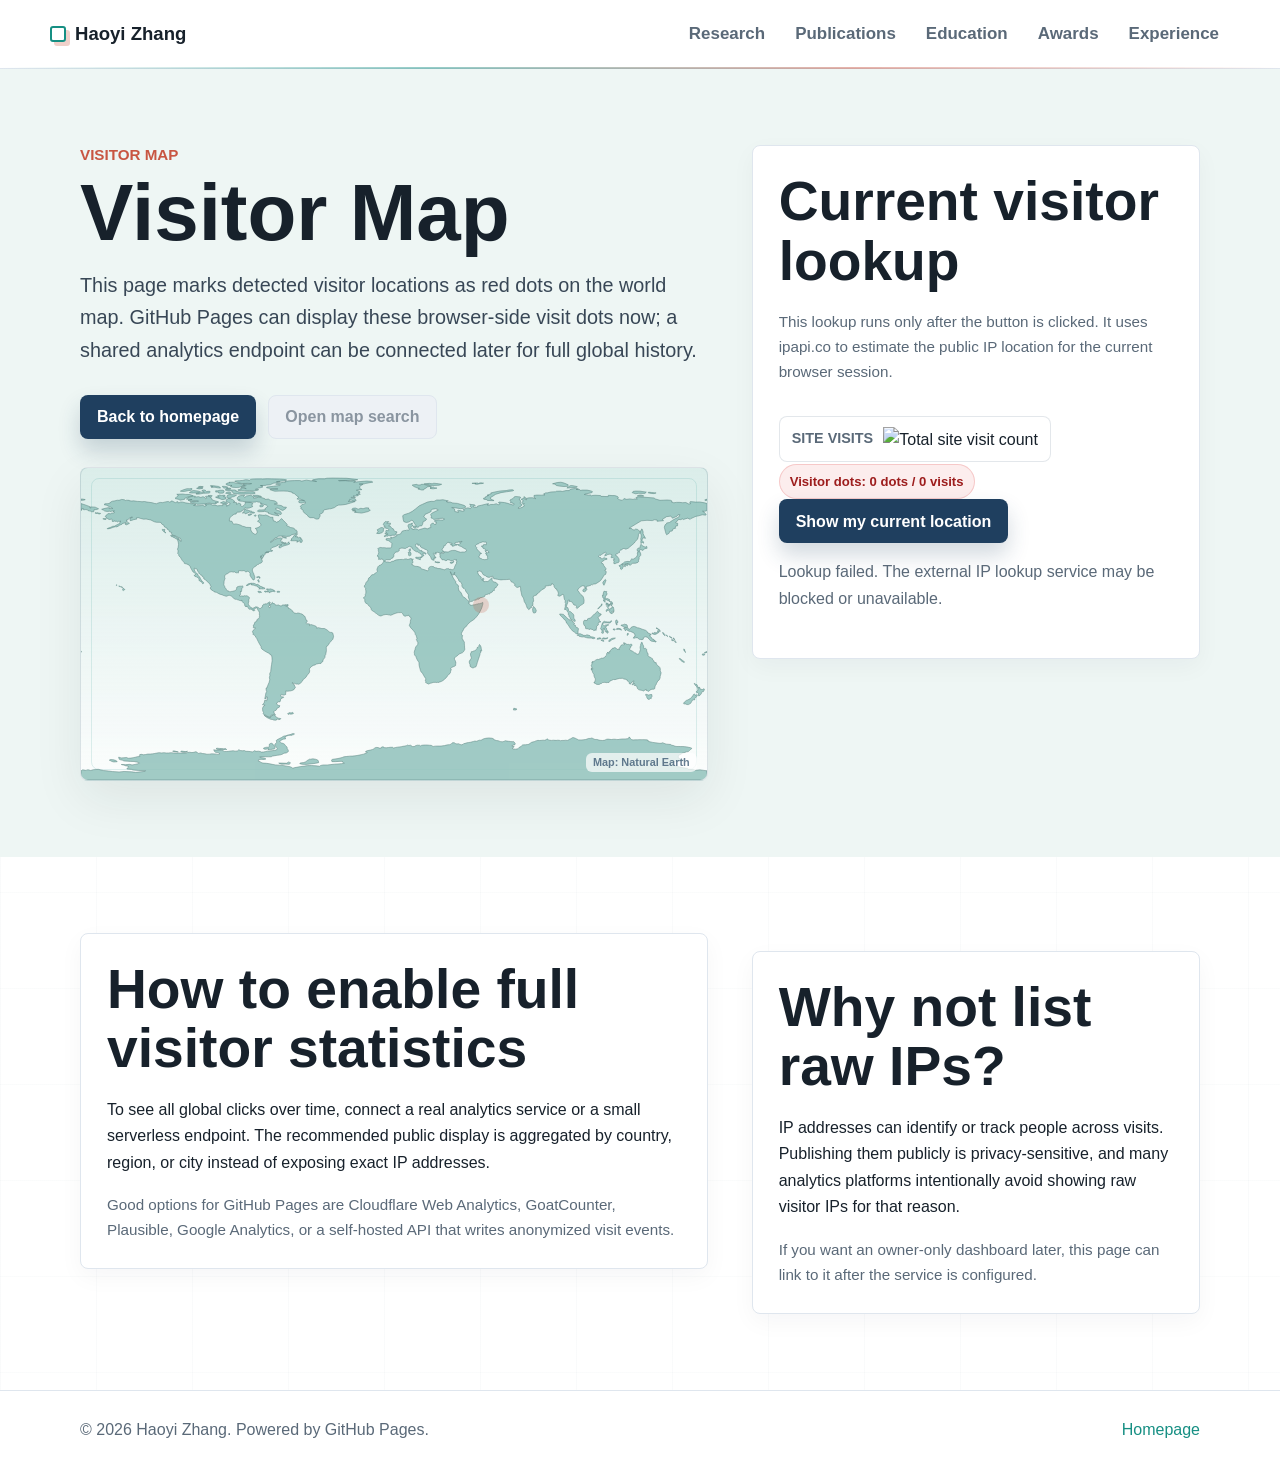
==== visitors.html @ f6613915 "Show visitor locations as map dots" ====
<!DOCTYPE html>
<html lang="en">
<head>
  <meta charset="UTF-8">
  <meta name="viewport" content="width=device-width, initial-scale=1.0">
  <meta name="description" content="Visitor map and privacy-friendly visit information for Haoyi Zhang's homepage.">
  <title>Visitor Map | Haoyi Zhang</title>
  <link rel="stylesheet" href="style.css">
</head>
<body>
  <header class="site-header">
    <nav class="nav-shell" aria-label="Primary navigation">
      <a class="site-mark" href="index.html">Haoyi Zhang</a>
      <div class="nav-links">
        <a href="index.html#research">Research</a>
        <a href="index.html#publications">Publications</a>
        <a href="index.html#education">Education</a>
        <a href="index.html#awards">Awards</a>
        <a href="index.html#experience">Experience</a>
      </div>
    </nav>
  </header>

  <main>
    <section class="section-band visitor-hero">
      <div class="container visitor-grid">
        <div>
          <p class="eyebrow">Visitor Map</p>
          <h1>Visitor Map</h1>
          <p class="lead">
            This page marks detected visitor locations as red dots on the world map. GitHub Pages can display these
            browser-side visit dots now; a shared analytics endpoint can be connected later for full global history.
          </p>
          <div class="visitor-actions">
            <a class="button primary" href="index.html">Back to homepage</a>
            <a class="button secondary is-disabled" data-map-link href="#" aria-disabled="true">Open map search</a>
          </div>
          <div class="world-map-visual visitor-page-map" aria-hidden="true">
            <img class="world-map-image" src="assets/world-map-real.svg" alt="">
            <span class="map-credit">Map: Natural Earth</span>
            <div class="visitor-dot-layer" data-visitor-dots></div>
            <span class="map-radar" data-visitor-pulse></span>
            <span class="map-pin" data-visitor-pin></span>
          </div>
        </div>

        <aside class="visitor-panel" aria-labelledby="lookup-title">
          <h2 id="lookup-title">Current visitor lookup</h2>
          <p class="privacy-note">
            This lookup runs only after the button is clicked. It uses ipapi.co to estimate the public IP location for
            the current browser session.
          </p>
          <div class="visit-counter" aria-label="Public site visit counter">
            <span class="visit-counter-label">Site visits</span>
            <img src="https://visitor-badge.laobi.icu/badge?page_id=zhywhite.github.io.site&amp;left_color=%231f3f5f&amp;right_color=%23168f83" alt="Total site visit count">
          </div>
          <p class="visit-dot-summary" data-dot-summary>Visitor dots: 0</p>
          <button class="button primary" type="button" data-lookup>Show my current location</button>
          <p class="status-line" data-status></p>
          <div class="lookup-result" data-result aria-live="polite"></div>
        </aside>
      </div>
    </section>

    <section class="section-band">
      <div class="container visitor-grid">
        <div class="visitor-panel">
          <h2>How to enable full visitor statistics</h2>
          <p>
            To see all global clicks over time, connect a real analytics service or a small serverless endpoint. The
            recommended public display is aggregated by country, region, or city instead of exposing exact IP addresses.
          </p>
          <p class="privacy-note">
            Good options for GitHub Pages are Cloudflare Web Analytics, GoatCounter, Plausible, Google Analytics, or a
            self-hosted API that writes anonymized visit events.
          </p>
        </div>
        <div class="visitor-panel">
          <h2>Why not list raw IPs?</h2>
          <p>
            IP addresses can identify or track people across visits. Publishing them publicly is privacy-sensitive, and
            many analytics platforms intentionally avoid showing raw visitor IPs for that reason.
          </p>
          <p class="privacy-note">
            If you want an owner-only dashboard later, this page can link to it after the service is configured.
          </p>
        </div>
      </div>
    </section>
  </main>

  <footer class="site-footer">
    <div class="container footer-inner">
      <span>&copy; 2026 Haoyi Zhang. Powered by GitHub Pages.</span>
      <a href="index.html">Homepage</a>
    </div>
  </footer>

  <script src="assets/visitor-history.js"></script>
  <script>
    const lookupButton = document.querySelector("[data-lookup]");
    const statusLine = document.querySelector("[data-status]");
    const result = document.querySelector("[data-result]");
    const mapLink = document.querySelector("[data-map-link]");
    const visitorPin = document.querySelector("[data-visitor-pin]");
    const visitorPulse = document.querySelector("[data-visitor-pulse]");
    const visitorDots = document.querySelector("[data-visitor-dots]");
    const dotSummary = document.querySelector("[data-dot-summary]");

    function showRow(label, value) {
      const safeValue = value || "Unavailable";
      return `<div class="lookup-row"><span>${label}</span><strong>${safeValue}</strong></div>`;
    }

    function updateDotSummary(pins) {
      const visits = VisitorHistory.countVisits(pins);
      const dotLabel = pins.length === 1 ? "dot" : "dots";
      const visitLabel = visits === 1 ? "visit" : "visits";
      dotSummary.textContent = `Visitor dots: ${pins.length} ${dotLabel} / ${visits} ${visitLabel}`;
    }

    function renderStoredVisitorDots(currentPin) {
      const pins = VisitorHistory.readPins();
      VisitorHistory.renderDots(visitorDots, {
        pins,
        currentKey: currentPin && currentPin.key,
        currentIp: currentPin && currentPin.ip
      });
      updateDotSummary(pins);
      return pins;
    }

    async function lookupAndPlotVisitor(isAutomatic = false) {
      statusLine.textContent = isAutomatic
        ? "Marking this visit on the world map..."
        : "Looking up the public network location for this browser...";
      if (!isAutomatic) result.innerHTML = "";
      lookupButton.disabled = true;

      try {
        const data = await VisitorHistory.lookup();
        const locationLabel = VisitorHistory.getLocationLabel(data);
        const mapQuery = encodeURIComponent(locationLabel || data.ip || "");
        const { pin, pins } = VisitorHistory.record(data);
        if (!pin) throw new Error("No visitor coordinates");

        result.innerHTML = [
          showRow("Public IP", data.ip),
          showRow("Estimated location", locationLabel),
          showRow("Network", data.org),
          showRow("Timezone", data.timezone)
        ].join("");

        if (mapQuery) {
          mapLink.href = `https://www.openstreetmap.org/search?query=${mapQuery}`;
          mapLink.classList.remove("is-disabled");
          mapLink.removeAttribute("aria-disabled");
        }
        VisitorHistory.renderDots(visitorDots, { pins, currentKey: pin.key, currentIp: pin.ip });
        VisitorHistory.placeMarker(visitorPin, visitorPulse, pin);
        updateDotSummary(pins);

        statusLine.textContent = "Lookup complete. This visit is marked as a red dot on the map.";
      } catch (error) {
        statusLine.textContent = "Lookup failed. The external IP lookup service may be blocked or unavailable.";
      } finally {
        lookupButton.disabled = false;
      }
    }

    const storedVisitorPins = renderStoredVisitorDots();
    if (storedVisitorPins.length) {
      statusLine.textContent = "Showing remembered visitor dots from this browser.";
    }
    lookupAndPlotVisitor(true);
    lookupButton.addEventListener("click", () => lookupAndPlotVisitor(false));
  </script>
</body>
</html>
---- style.css ----
:root {
  --ink: #17212b;
  --muted: #5a6978;
  --soft: #f5f7fa;
  --surface: #ffffff;
  --line: #dfe6ee;
  --teal: #168f83;
  --coral: #c85642;
  --navy: #1f3f5f;
  --shadow: 0 18px 50px rgba(23, 33, 43, 0.08);
  --soft-teal: rgba(22, 143, 131, 0.12);
  --soft-coral: rgba(200, 86, 66, 0.12);
}

* {
  box-sizing: border-box;
}

html {
  scroll-behavior: smooth;
}

body {
  margin: 0;
  font-family: Inter, -apple-system, BlinkMacSystemFont, "Segoe UI", "Helvetica Neue", Arial, "PingFang SC", "Microsoft YaHei", sans-serif;
  color: var(--ink);
  background:
    repeating-linear-gradient(90deg, rgba(31, 63, 95, 0.025) 0 1px, transparent 1px 96px),
    repeating-linear-gradient(0deg, rgba(31, 63, 95, 0.018) 0 1px, transparent 1px 96px),
    var(--surface);
  line-height: 1.65;
  letter-spacing: 0;
}

button {
  font: inherit;
  cursor: pointer;
}

img {
  max-width: 100%;
  display: block;
}

a {
  color: var(--teal);
  text-decoration: none;
  text-underline-offset: 0.2em;
}

a:hover {
  text-decoration: underline;
}

.container {
  width: min(1120px, calc(100% - 40px));
  margin: 0 auto;
}

.site-header {
  position: sticky;
  top: 0;
  z-index: 10;
  background: rgba(255, 255, 255, 0.9);
  border-bottom: 1px solid var(--line);
  backdrop-filter: blur(18px);
}

.site-header::after {
  content: "";
  position: absolute;
  left: 0;
  right: 0;
  bottom: -1px;
  height: 2px;
  background: linear-gradient(90deg, transparent, var(--teal), var(--coral), transparent);
  opacity: 0.45;
}

.nav-shell {
  width: min(1180px, calc(100% - 32px));
  min-height: 68px;
  margin: 0 auto;
  display: flex;
  align-items: center;
  justify-content: space-between;
  gap: 20px;
}

.site-mark {
  display: inline-flex;
  align-items: center;
  gap: 9px;
  color: var(--ink);
  font-weight: 800;
  font-size: 1.16rem;
  white-space: nowrap;
}

.site-mark::before {
  content: "";
  width: 12px;
  height: 12px;
  border: 2px solid var(--teal);
  border-radius: 3px;
  box-shadow: 4px 4px 0 rgba(200, 86, 66, 0.28);
}

.nav-links {
  display: flex;
  align-items: center;
  justify-content: flex-end;
  gap: 8px;
  flex-wrap: wrap;
}

.nav-links a {
  color: var(--muted);
  font-size: 1.06rem;
  font-weight: 650;
  padding: 9px 11px;
  border-radius: 8px;
}

.nav-links a:hover {
  color: var(--ink);
  background: var(--soft);
  text-decoration: none;
}

.section-band {
  padding: 76px 0;
}

.alt-band {
  background:
    linear-gradient(180deg, rgba(255, 255, 255, 0.4), rgba(255, 255, 255, 0)),
    repeating-linear-gradient(90deg, rgba(22, 143, 131, 0.035) 0 1px, transparent 1px 128px),
    var(--soft);
}

.profile-hero {
  position: relative;
  overflow: hidden;
  padding-top: 92px;
  background:
    linear-gradient(135deg, rgba(244, 248, 247, 0.98), rgba(255, 255, 255, 0.94)),
    #f4f8f7;
}

.profile-hero::before,
.profile-hero::after {
  content: "";
  position: absolute;
  pointer-events: none;
}

.profile-hero::before {
  right: 6%;
  top: 110px;
  width: 260px;
  height: 160px;
  border-top: 2px solid var(--soft-teal);
  border-right: 2px solid var(--soft-teal);
  opacity: 0.9;
}

.profile-hero::after {
  right: 6%;
  top: 268px;
  width: 90px;
  height: 2px;
  background: var(--soft-coral);
}

.hero-grid {
  position: relative;
  z-index: 1;
  display: grid;
  grid-template-columns: 320px minmax(0, 1fr);
  align-items: center;
  gap: 64px;
}

.profile-media {
  position: relative;
  width: min(320px, 100%);
}

.profile-media::before {
  content: "";
  position: absolute;
  inset: 18px -18px -18px 18px;
  border: 2px solid rgba(22, 143, 131, 0.32);
  border-radius: 8px;
}

.profile-media::after {
  content: "";
  position: absolute;
  left: -16px;
  top: 34px;
  width: 34px;
  height: 142px;
  border-left: 3px solid var(--coral);
  border-top: 3px solid var(--coral);
  border-bottom: 3px solid var(--coral);
  border-radius: 8px 0 0 8px;
  opacity: 0.68;
}

.profile-photo {
  position: relative;
  width: 100%;
  aspect-ratio: 3 / 4;
  object-fit: cover;
  object-position: center;
  border-radius: 8px;
  border: 1px solid rgba(23, 33, 43, 0.1);
  box-shadow: var(--shadow);
}

.profile-copy {
  max-width: 760px;
}

.eyebrow {
  margin: 0 0 10px;
  color: var(--coral);
  font-size: 0.95rem;
  font-weight: 800;
  line-height: 1.3;
  text-transform: uppercase;
  letter-spacing: 0;
}

h1,
h2,
h3,
p {
  margin-top: 0;
}

h1 {
  margin-bottom: 18px;
  color: var(--ink);
  font-size: 5rem;
  line-height: 0.95;
  letter-spacing: 0;
}

h2 {
  margin-bottom: 18px;
  font-size: 3.45rem;
  line-height: 1.08;
  letter-spacing: 0;
}

h3 {
  margin-bottom: 8px;
  font-size: 1.2rem;
  line-height: 1.35;
  letter-spacing: 0;
}

.lead {
  max-width: 720px;
  color: #384756;
  font-size: 1.24rem;
}

.hero-tags {
  display: flex;
  flex-wrap: wrap;
  gap: 10px;
  margin-top: 22px;
}

.hero-tags span {
  display: inline-flex;
  align-items: center;
  min-height: 34px;
  padding: 6px 12px;
  border: 1px solid rgba(22, 143, 131, 0.28);
  border-radius: 8px;
  color: #244556;
  background: rgba(255, 255, 255, 0.64);
  font-weight: 760;
  font-size: 0.95rem;
}

.hero-tags span::before {
  content: "";
  width: 7px;
  height: 7px;
  margin-right: 8px;
  border-radius: 2px;
  background: var(--teal);
}

.hero-actions,
.closing-actions,
.visitor-actions {
  display: flex;
  align-items: center;
  gap: 12px;
  flex-wrap: wrap;
  margin-top: 28px;
}

.button {
  min-height: 44px;
  display: inline-flex;
  align-items: center;
  justify-content: center;
  gap: 8px;
  padding: 10px 16px;
  border: 1px solid transparent;
  border-radius: 8px;
  font-size: 1rem;
  font-weight: 750;
  line-height: 1.2;
  transition: transform 0.18s ease, box-shadow 0.18s ease, background 0.18s ease, color 0.18s ease;
}

.button:hover {
  text-decoration: none;
  transform: translateY(-1px);
}

.button.primary {
  color: #ffffff;
  background: var(--navy);
  box-shadow: 0 12px 22px rgba(31, 63, 95, 0.2);
}

.button.primary:hover {
  background: #162f47;
  box-shadow: 0 16px 28px rgba(31, 63, 95, 0.24);
}

.button.secondary {
  color: var(--ink);
  background: rgba(255, 255, 255, 0.78);
  border-color: var(--line);
}

.button.secondary:hover {
  background: #ffffff;
  border-color: rgba(22, 143, 131, 0.42);
}

.button.is-disabled {
  color: #8a95a0;
  background: #edf1f5;
  pointer-events: none;
}

.button:disabled {
  cursor: progress;
  opacity: 0.74;
  transform: none;
}

.quick-facts {
  padding: 24px 0;
  border-top: 1px solid var(--line);
  border-bottom: 1px solid var(--line);
}

.fact-grid {
  display: grid;
  grid-template-columns: repeat(4, minmax(0, 1fr));
  gap: 1px;
  overflow: hidden;
  border: 1px solid var(--line);
  border-radius: 8px;
  background: var(--line);
}

.fact-card {
  position: relative;
  min-height: 118px;
  display: flex;
  flex-direction: column;
  justify-content: center;
  gap: 5px;
  padding: 22px;
  background: var(--surface);
  transition: transform 0.18s ease, background 0.18s ease;
}

.fact-card::before {
  content: "";
  position: absolute;
  left: 22px;
  top: 18px;
  width: 42px;
  height: 3px;
  border-radius: 8px;
  background: var(--soft-teal);
}

.fact-card:hover {
  transform: translateY(-2px);
  background: #fbfdfd;
}

.fact-number {
  color: var(--navy);
  font-size: 2rem;
  font-weight: 850;
  line-height: 1;
}

.fact-label {
  color: var(--muted);
  font-size: 0.95rem;
  line-height: 1.35;
}

.section-layout {
  display: grid;
  grid-template-columns: minmax(220px, 0.7fr) minmax(0, 1.5fr);
  gap: 64px;
}

.section-heading {
  position: relative;
  max-width: 430px;
}

.section-heading::after {
  content: "";
  display: block;
  width: 64px;
  height: 4px;
  margin-top: 24px;
  border-radius: 8px;
  background: linear-gradient(90deg, var(--teal), var(--coral));
}

.section-heading.compact {
  max-width: 680px;
  margin-bottom: 36px;
}

.section-summary {
  color: var(--muted);
  font-size: 1.12rem;
}

.visitor-globe-band {
  background:
    linear-gradient(90deg, rgba(22, 143, 131, 0.06), rgba(255, 255, 255, 0.92) 42%),
    #ffffff;
}

.visitor-globe-layout {
  display: grid;
  grid-template-columns: minmax(240px, 0.58fr) minmax(0, 1.42fr);
  gap: 48px;
  align-items: center;
}

.visitor-globe-card {
  position: relative;
  overflow: hidden;
  display: grid;
  grid-template-columns: minmax(260px, 0.9fr) minmax(260px, 0.8fr);
  gap: 28px;
  align-items: center;
  padding: 28px;
  border: 1px solid var(--line);
  border-radius: 8px;
  background: #f4f8f7;
  box-shadow: var(--shadow);
}

.world-map-card {
  grid-template-columns: 1fr;
  gap: 22px;
  padding: 26px;
  background:
    linear-gradient(180deg, rgba(255, 255, 255, 0.72), rgba(244, 248, 247, 0.9)),
    #f4f8f7;
}

.visitor-globe-card::before {
  content: "";
  position: absolute;
  inset: 18px;
  border: 1px dashed rgba(31, 63, 95, 0.12);
  border-radius: 8px;
  pointer-events: none;
}

.world-map-visual {
  position: relative;
  z-index: 1;
  width: 100%;
  aspect-ratio: 2 / 1;
  overflow: hidden;
  border: 1px solid rgba(31, 63, 95, 0.14);
  border-radius: 8px;
  background:
    linear-gradient(180deg, rgba(203, 230, 225, 0.5), rgba(255, 255, 255, 0.82)),
    #eaf4f2;
  box-shadow: inset 0 1px 0 rgba(255, 255, 255, 0.72);
}

.world-map-visual::before {
  content: "";
  position: absolute;
  inset: 10px;
  border: 1px solid rgba(22, 143, 131, 0.13);
  border-radius: 8px;
  pointer-events: none;
}

.world-map-image {
  position: absolute;
  inset: 0;
  width: 100%;
  height: 100%;
  object-fit: cover;
  opacity: 0.88;
  filter: saturate(0.78) contrast(0.98);
}

.map-credit {
  position: absolute;
  z-index: 4;
  right: 10px;
  bottom: 8px;
  padding: 3px 7px;
  border-radius: 6px;
  color: rgba(31, 63, 95, 0.68);
  background: rgba(255, 255, 255, 0.7);
  font-size: 0.68rem;
  font-weight: 700;
  line-height: 1.2;
}

.world-map-svg {
  position: absolute;
  inset: 0;
  width: 100%;
  height: 100%;
}

.map-grid-line {
  fill: none;
  stroke: rgba(31, 63, 95, 0.09);
  stroke-width: 1;
}

.map-equator {
  fill: none;
  stroke: rgba(200, 86, 66, 0.24);
  stroke-dasharray: 8 10;
  stroke-width: 1.2;
}

.world-land path {
  fill: rgba(22, 143, 131, 0.24);
  stroke: rgba(31, 63, 95, 0.28);
  stroke-width: 1.5;
  vector-effect: non-scaling-stroke;
}

.map-city-dots circle {
  fill: var(--teal);
  opacity: 0.42;
}

.map-radar,
.map-pin {
  position: absolute;
  z-index: 5;
  left: 64%;
  top: 44%;
  border-radius: 50%;
  transform: translate(-50%, -50%);
  pointer-events: none;
}

.map-radar {
  width: 16px;
  height: 16px;
  background: rgba(200, 86, 66, 0.22);
  animation: radarPulse 2.2s ease-out infinite;
}

.map-pin {
  width: 14px;
  height: 14px;
  opacity: 0;
  background: var(--coral);
  border: 3px solid #ffffff;
  box-shadow: 0 0 0 8px rgba(200, 86, 66, 0.18), 0 8px 18px rgba(23, 33, 43, 0.18);
  transition: left 0.35s ease, top 0.35s ease, opacity 0.2s ease;
}

.map-pin::after {
  content: "";
  position: absolute;
  left: 50%;
  top: 100%;
  width: 2px;
  height: 16px;
  background: rgba(200, 86, 66, 0.7);
  transform: translateX(-50%);
}

.map-pin.is-visible {
  opacity: 1;
}

.visitor-dot-layer {
  position: absolute;
  z-index: 3;
  inset: 0;
  pointer-events: none;
}

.visitor-dot {
  position: absolute;
  width: 9px;
  height: 9px;
  border: 2px solid #ffffff;
  border-radius: 50%;
  background: #d72020;
  box-shadow: 0 0 0 4px rgba(215, 32, 32, 0.17), 0 6px 14px rgba(23, 33, 43, 0.22);
  opacity: 0;
  transform: translate(-50%, -50%) scale(0.72);
  animation: visitorDotIn 0.42s ease forwards;
  animation-delay: var(--dot-delay, 0s);
}

.visitor-dot.is-current {
  width: 13px;
  height: 13px;
  background: #ff2020;
  box-shadow: 0 0 0 6px rgba(215, 32, 32, 0.22), 0 10px 22px rgba(23, 33, 43, 0.25);
}

.visit-dot-summary {
  display: inline-flex;
  width: fit-content;
  margin: 2px 0 0;
  padding: 6px 10px;
  border: 1px solid rgba(215, 32, 32, 0.18);
  border-radius: 999px;
  color: #9d1d1d;
  background: rgba(215, 32, 32, 0.08);
  font-size: 0.82rem;
  font-weight: 800;
}

.world-map-card .globe-info {
  position: relative;
  z-index: 1;
}

.visitor-page-map {
  margin-top: 28px;
  box-shadow: var(--shadow);
}

.globe-visual {
  position: relative;
  width: min(330px, 100%);
  aspect-ratio: 1;
  margin: 0 auto;
  overflow: hidden;
  border: 1px solid rgba(31, 63, 95, 0.18);
  border-radius: 50%;
  background:
    radial-gradient(circle at 36% 30%, rgba(255, 255, 255, 0.84), rgba(255, 255, 255, 0) 26%),
    radial-gradient(circle at 62% 58%, rgba(22, 143, 131, 0.28), rgba(22, 143, 131, 0) 32%),
    #d9ebe8;
  box-shadow:
    inset -22px -18px 34px rgba(31, 63, 95, 0.12),
    inset 18px 18px 30px rgba(255, 255, 255, 0.62);
}

.globe-visual::before,
.globe-visual::after {
  content: "";
  position: absolute;
  inset: 12%;
  border: 1px solid rgba(31, 63, 95, 0.16);
  border-radius: 50%;
}

.globe-visual::after {
  inset: 24%;
}

.globe-grid {
  position: absolute;
  border: 1px solid rgba(31, 63, 95, 0.15);
  pointer-events: none;
}

.globe-grid.vertical {
  top: 8%;
  bottom: 8%;
  width: 28%;
  border-top: 0;
  border-bottom: 0;
  border-radius: 50%;
}

.globe-grid.vertical.one {
  left: 24%;
}

.globe-grid.vertical.two {
  right: 24%;
}

.globe-grid.horizontal {
  left: 8%;
  right: 8%;
  height: 26%;
  border-left: 0;
  border-right: 0;
  border-radius: 50%;
}

.globe-grid.horizontal.one {
  top: 26%;
}

.globe-grid.horizontal.two {
  bottom: 26%;
}

.globe-pulse,
.globe-pin {
  position: absolute;
  border-radius: 50%;
  transform: translate(-50%, -50%);
}

.globe-pulse {
  left: 64%;
  top: 44%;
  width: 14px;
  height: 14px;
  background: rgba(200, 86, 66, 0.32);
  box-shadow: 0 0 0 14px rgba(200, 86, 66, 0.1);
  animation: radarPulse 2.2s ease-out infinite;
}

.globe-pin {
  left: 64%;
  top: 44%;
  width: 13px;
  height: 13px;
  opacity: 0;
  background: var(--coral);
  border: 3px solid #ffffff;
  box-shadow: 0 0 0 8px rgba(200, 86, 66, 0.2);
  transition: left 0.35s ease, top 0.35s ease, opacity 0.2s ease;
}

.globe-pin.is-visible {
  opacity: 1;
}

.globe-info h3 {
  font-size: 1.48rem;
}

.lookup-result.compact {
  gap: 0;
}

@keyframes radarPulse {
  0% {
    box-shadow: 0 0 0 0 rgba(200, 86, 66, 0.28), 0 0 0 10px rgba(200, 86, 66, 0.12);
  }

  70% {
    box-shadow: 0 0 0 16px rgba(200, 86, 66, 0), 0 0 0 30px rgba(200, 86, 66, 0);
  }

  100% {
    box-shadow: 0 0 0 0 rgba(200, 86, 66, 0), 0 0 0 0 rgba(200, 86, 66, 0);
  }
}

@keyframes visitorDotIn {
  to {
    opacity: 1;
    transform: translate(-50%, -50%) scale(1);
  }
}

.research-grid {
  counter-reset: research;
  display: grid;
  grid-template-columns: repeat(2, minmax(0, 1fr));
  gap: 18px;
}

.research-item,
.timeline-item,
.visitor-panel {
  border: 1px solid var(--line);
  border-radius: 8px;
  background: var(--surface);
  box-shadow: 0 8px 24px rgba(23, 33, 43, 0.04);
}

.research-item {
  position: relative;
  overflow: hidden;
  padding: 24px;
  transition: transform 0.18s ease, border-color 0.18s ease, box-shadow 0.18s ease;
}

.research-item.featured {
  grid-column: 1 / -1;
}

.research-item::before {
  counter-increment: research;
  content: "0" counter(research);
  display: inline-flex;
  margin-bottom: 16px;
  color: var(--coral);
  font-size: 0.82rem;
  font-weight: 850;
}

.research-item::after {
  content: "";
  position: absolute;
  right: -34px;
  top: -34px;
  width: 92px;
  height: 92px;
  border: 1px solid rgba(22, 143, 131, 0.22);
  border-radius: 8px;
  transform: rotate(18deg);
}

.research-item:hover {
  transform: translateY(-3px);
  border-color: rgba(22, 143, 131, 0.32);
  box-shadow: 0 16px 34px rgba(23, 33, 43, 0.08);
}

.research-item p,
.timeline-item p {
  margin-bottom: 0;
  color: var(--muted);
}

.publication-groups {
  display: grid;
  gap: 48px;
}

.publication-group {
  border-top: 1px solid var(--line);
  padding-top: 26px;
}

.publication-group h3 {
  display: inline-flex;
  align-items: center;
  gap: 10px;
  color: var(--coral);
  font-size: 1.48rem;
  margin-bottom: 18px;
}

.publication-group h3::before {
  content: "";
  width: 13px;
  height: 13px;
  border: 2px solid var(--teal);
  border-radius: 3px;
  box-shadow: 4px 4px 0 rgba(200, 86, 66, 0.16);
}

.publication-list {
  counter-reset: publication;
  list-style: none;
  margin: 0;
  padding-left: 0;
  font-size: 1.06rem;
  line-height: 1.7;
}

.publication-list li {
  counter-increment: publication;
  position: relative;
  padding: 0 0 14px 3.75rem;
  margin-bottom: 14px;
  border-bottom: 1px solid var(--line);
  color: #2d3c49;
  transition: background 0.18s ease, transform 0.18s ease;
}

.publication-list li::before {
  position: absolute;
  left: 0;
  top: 0.1rem;
  display: inline-flex;
  min-width: 3rem;
  color: var(--coral);
  font-size: 0.92rem;
  font-weight: 850;
  line-height: 1.45;
  text-transform: uppercase;
}

.conference-list li::before {
  content: "C." counter(publication);
}

.journal-list li::before {
  content: "J." counter(publication);
}

.publication-list li:hover {
  background: rgba(255, 255, 255, 0.52);
  transform: translateX(4px);
}

.publication-authors {
  color: #3c4c5a;
  font-size: 1.02rem;
}

.publication-title {
  font-weight: 760;
  line-height: 1.55;
}

.publication-venue {
  color: #314454;
  font-size: 1.02rem;
}

.publication-list a {
  white-space: nowrap;
  font-weight: 800;
}

.timeline {
  display: grid;
  gap: 16px;
}

.timeline-item {
  transition: transform 0.18s ease, border-color 0.18s ease, box-shadow 0.18s ease;
  padding: 22px 24px;
}

.timeline-item:hover {
  transform: translateY(-2px);
  border-color: rgba(22, 143, 131, 0.3);
  box-shadow: 0 14px 30px rgba(23, 33, 43, 0.07);
}

.timeline-date {
  display: inline-flex;
  margin-bottom: 8px;
  color: var(--coral);
  font-size: 0.82rem;
  font-weight: 800;
}

.award-list {
  margin: 0;
  padding: 0;
  list-style: none;
  columns: 2;
  column-gap: 36px;
}

.award-list li {
  break-inside: avoid;
  margin: 0 0 12px;
  padding-left: 18px;
  color: #344554;
  position: relative;
}

.award-list li::before {
  content: "";
  position: absolute;
  left: 0;
  top: 0.75em;
  width: 6px;
  height: 6px;
  border-radius: 50%;
  background: var(--teal);
}

.closing-band {
  position: relative;
  overflow: hidden;
  color: #ffffff;
  background:
    linear-gradient(135deg, rgba(22, 143, 131, 0.22), rgba(31, 63, 95, 0) 42%),
    repeating-linear-gradient(90deg, rgba(255, 255, 255, 0.055) 0 1px, transparent 1px 88px),
    var(--navy);
}

.closing-band::after {
  content: "";
  position: absolute;
  right: 7%;
  top: 50%;
  width: 150px;
  height: 82px;
  border-top: 1px solid rgba(255, 255, 255, 0.24);
  border-right: 1px solid rgba(255, 255, 255, 0.24);
  transform: translateY(-50%);
  pointer-events: none;
}

.closing-band .container {
  position: relative;
  z-index: 1;
}

.closing-band .eyebrow {
  color: #ffb19f;
}

.closing-band h2 {
  margin-bottom: 0;
  max-width: 760px;
}

.closing-grid {
  display: grid;
  grid-template-columns: minmax(0, 1.5fr) minmax(260px, 0.6fr);
  align-items: center;
  gap: 44px;
}

.closing-actions {
  justify-content: flex-end;
  margin-top: 0;
}

.closing-band .button.primary {
  color: var(--navy);
  background: #ffffff;
  box-shadow: none;
}

.closing-band .button.secondary {
  color: #ffffff;
  background: transparent;
  border-color: rgba(255, 255, 255, 0.36);
}

.site-footer {
  padding: 26px 0;
  color: var(--muted);
  background: #ffffff;
  border-top: 1px solid var(--line);
}

.footer-inner {
  display: flex;
  align-items: center;
  justify-content: space-between;
  gap: 20px;
  flex-wrap: wrap;
}

.visitor-hero {
  background: #eef6f4;
}

.visitor-grid {
  display: grid;
  grid-template-columns: minmax(0, 1.05fr) minmax(300px, 0.75fr);
  gap: 44px;
  align-items: start;
}

.visitor-panel {
  padding: 26px;
}

.visitor-panel + .visitor-panel {
  margin-top: 18px;
}

.visitor-panel p:last-child {
  margin-bottom: 0;
}

.status-line {
  min-height: 28px;
  margin: 16px 0 0;
  color: var(--muted);
}

.lookup-result {
  display: grid;
  gap: 10px;
  margin-top: 20px;
}

.lookup-row {
  display: flex;
  justify-content: space-between;
  gap: 18px;
  padding: 11px 0;
  border-bottom: 1px solid var(--line);
}

.lookup-row span:first-child {
  color: var(--muted);
}

.lookup-row strong {
  text-align: right;
}

.privacy-note {
  color: var(--muted);
  font-size: 0.95rem;
}

.visit-counter {
  display: inline-flex;
  align-items: center;
  gap: 10px;
  margin-top: 16px;
  padding: 10px 12px;
  border: 1px solid rgba(31, 63, 95, 0.12);
  border-radius: 8px;
  background: rgba(255, 255, 255, 0.68);
}

.visit-counter-label {
  color: var(--muted);
  font-size: 0.9rem;
  font-weight: 800;
  text-transform: uppercase;
}

.visit-counter img {
  width: auto;
  height: 24px;
}

@media (max-width: 980px) {
  h1 {
    font-size: 3.8rem;
  }

  h2 {
    font-size: 2.65rem;
  }

  .hero-grid,
  .section-layout,
  .closing-grid,
  .visitor-globe-layout,
  .visitor-grid {
    grid-template-columns: 1fr;
    gap: 36px;
  }

  .visitor-globe-card {
    grid-template-columns: 1fr;
  }

  .profile-media {
    width: min(280px, 100%);
  }

  .fact-grid {
    grid-template-columns: repeat(2, minmax(0, 1fr));
  }

  .closing-actions {
    justify-content: flex-start;
  }
}

@media (max-width: 760px) {
  h1 {
    font-size: 3rem;
    line-height: 1;
  }

  h2 {
    font-size: 2.18rem;
  }

  .site-header {
    position: static;
  }

  .nav-shell {
    min-height: auto;
    padding: 16px 0;
    align-items: flex-start;
    flex-direction: column;
  }

  .nav-links {
    justify-content: flex-start;
  }

  .nav-links a {
    font-size: 1.02rem;
    padding: 6px 8px;
  }

  .section-band {
    padding: 56px 0;
  }

  .profile-hero {
    padding-top: 56px;
  }

  .research-grid,
  .fact-grid {
    grid-template-columns: 1fr;
  }

  .visitor-globe-card {
    padding: 20px;
  }

  .award-list {
    columns: 1;
  }

  .lookup-row {
    flex-direction: column;
    gap: 2px;
  }

  .publication-list {
    font-size: 1rem;
  }

  .publication-list li {
    padding-left: 3.25rem;
  }

  .publication-group h3 {
    font-size: 1.32rem;
  }

  .publication-authors,
  .publication-venue {
    font-size: 0.97rem;
  }

  .lookup-row strong {
    text-align: left;
  }
}

@media (max-width: 520px) {
  h1 {
    font-size: 2.55rem;
  }

  h2 {
    font-size: 2rem;
  }

  .container {
    width: min(100% - 28px, 1120px);
  }

  .hero-actions,
  .closing-actions,
  .visitor-actions {
    align-items: stretch;
    flex-direction: column;
  }

  .button {
    width: 100%;
  }

  .profile-media::before {
    inset: 12px -12px -12px 12px;
  }

  .publication-group h3 {
    align-items: flex-start;
  }
}

@media (prefers-reduced-motion: reduce) {
  *,
  *::before,
  *::after {
    scroll-behavior: auto !important;
    animation-duration: 0.01ms !important;
    animation-iteration-count: 1 !important;
    transition-duration: 0.01ms !important;
  }
}
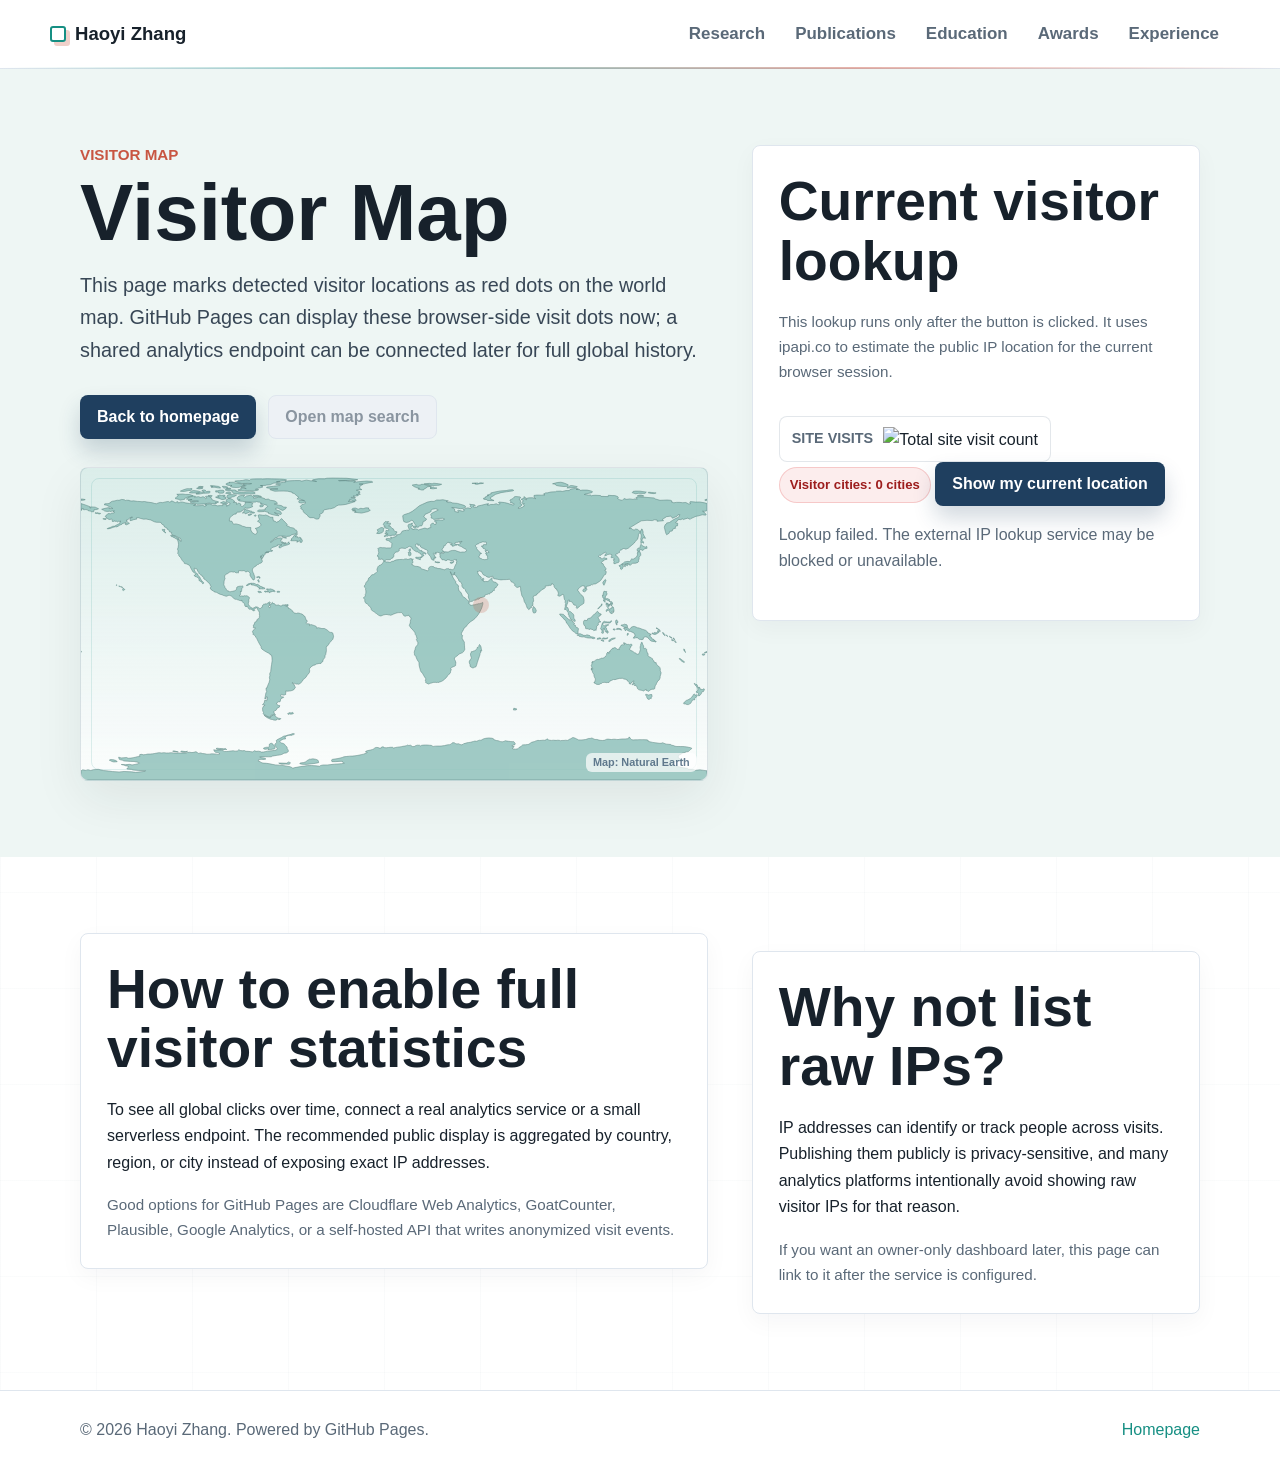
==== commit 21f268e9: "Aggregate visitor map dots by city" ====
--- a/visitors.html
+++ b/visitors.html
@@ -54,7 +54,7 @@
             <span class="visit-counter-label">Site visits</span>
             <img src="https://visitor-badge.laobi.icu/badge?page_id=zhywhite.github.io.site&amp;left_color=%231f3f5f&amp;right_color=%23168f83" alt="Total site visit count">
           </div>
-          <p class="visit-dot-summary" data-dot-summary>Visitor dots: 0</p>
+          <p class="visit-dot-summary" data-dot-summary>Visitor cities: 0</p>
           <button class="button primary" type="button" data-lookup>Show my current location</button>
           <p class="status-line" data-status></p>
           <div class="lookup-result" data-result aria-live="polite"></div>
@@ -113,10 +113,9 @@
     }
 
     function updateDotSummary(pins) {
-      const visits = VisitorHistory.countVisits(pins);
-      const dotLabel = pins.length === 1 ? "dot" : "dots";
-      const visitLabel = visits === 1 ? "visit" : "visits";
-      dotSummary.textContent = `Visitor dots: ${pins.length} ${dotLabel} / ${visits} ${visitLabel}`;
+      const cities = VisitorHistory.countCities(pins);
+      const cityLabel = cities === 1 ? "city" : "cities";
+      dotSummary.textContent = `Visitor cities: ${cities} ${cityLabel}`;
     }
 
     function renderStoredVisitorDots(currentPin) {
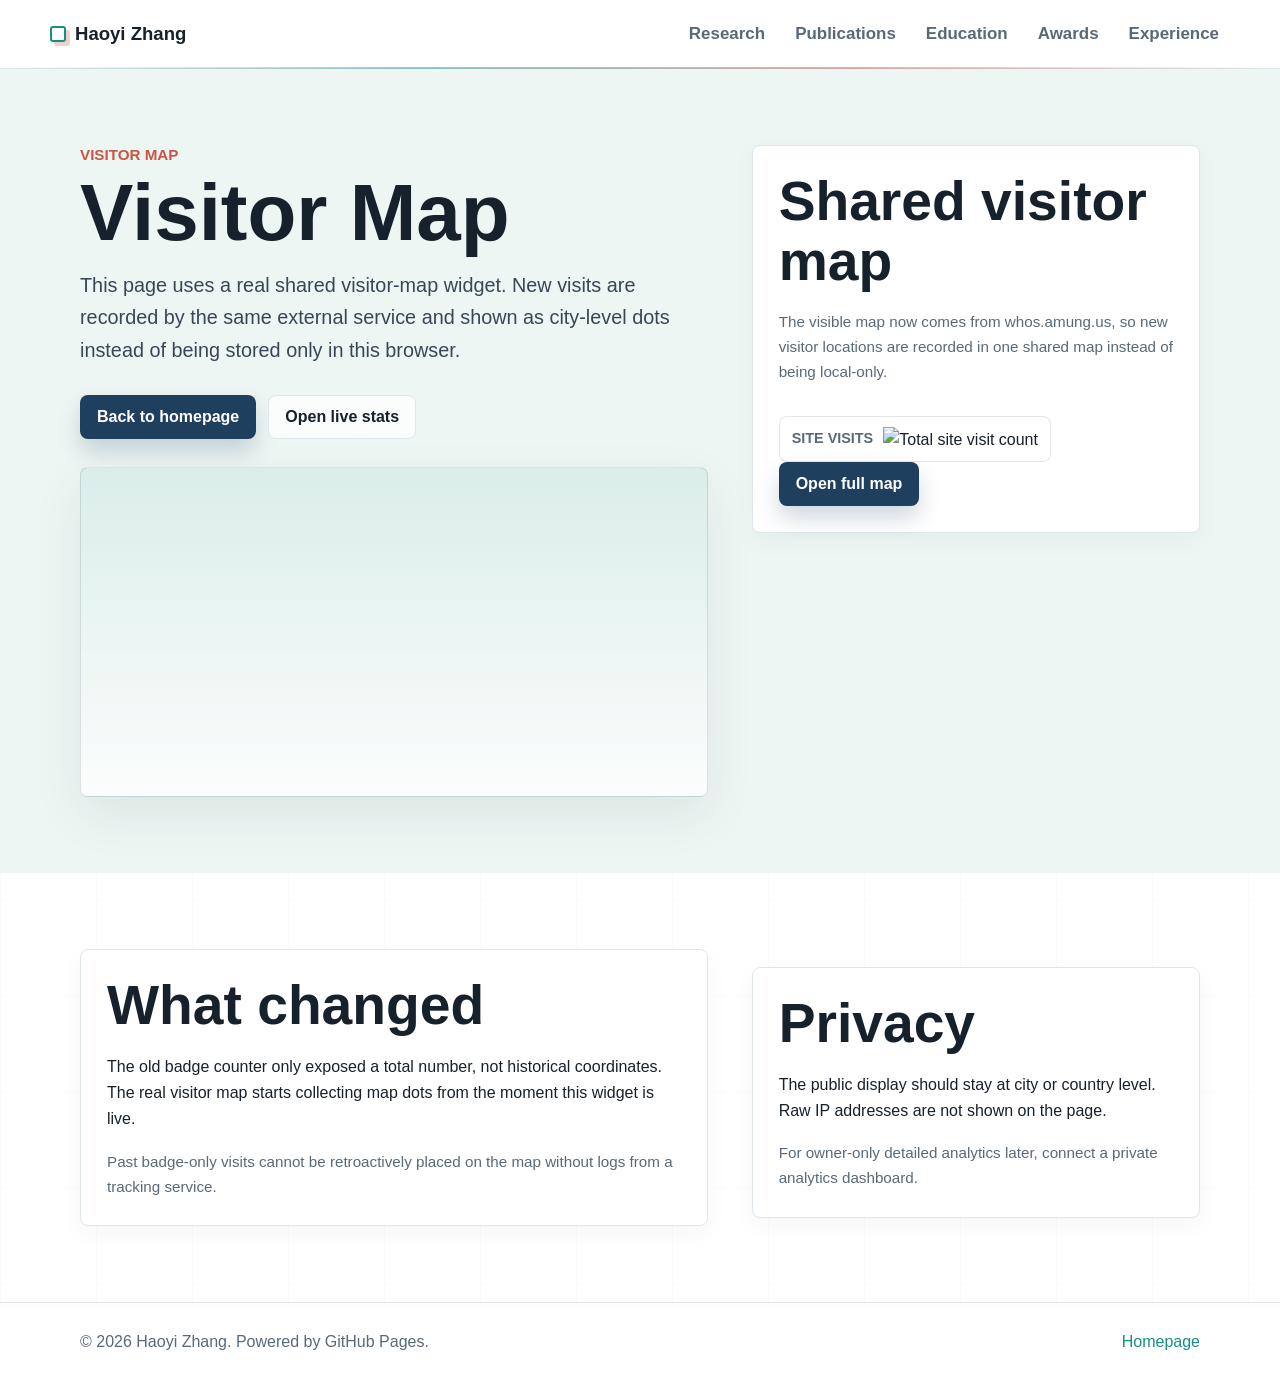
==== commit 83f949f0: "Use real visitor map widget" ====
--- a/visitors.html
+++ b/visitors.html
@@ -28,36 +28,32 @@
           <p class="eyebrow">Visitor Map</p>
           <h1>Visitor Map</h1>
           <p class="lead">
-            This page marks detected visitor locations as red dots on the world map. GitHub Pages can display these
-            browser-side visit dots now; a shared analytics endpoint can be connected later for full global history.
+            This page uses a real shared visitor-map widget. New visits are recorded by the same external service and
+            shown as city-level dots instead of being stored only in this browser.
           </p>
           <div class="visitor-actions">
             <a class="button primary" href="index.html">Back to homepage</a>
-            <a class="button secondary is-disabled" data-map-link href="#" aria-disabled="true">Open map search</a>
+            <a class="button secondary" href="https://whos.amung.us/stats/zhywhiteio/" target="_blank" rel="noopener noreferrer">Open live stats</a>
           </div>
-          <div class="world-map-visual visitor-page-map" aria-hidden="true">
-            <img class="world-map-image" src="assets/world-map-real.svg" alt="">
-            <span class="map-credit">Map: Natural Earth</span>
-            <div class="visitor-dot-layer" data-visitor-dots></div>
-            <span class="map-radar" data-visitor-pulse></span>
-            <span class="map-pin" data-visitor-pin></span>
+          <div class="real-visitor-map visitor-page-map" aria-label="Real visitor locations">
+            <div class="visitor-widget-embed">
+              <script id="_wauzh2">var _wau = _wau || []; _wau.push(["map", "zhywhiteio", "zh2", "700", "350", "natural", "star-red"]);</script>
+              <script async src="https://waust.at/m.js"></script>
+            </div>
           </div>
         </div>
 
         <aside class="visitor-panel" aria-labelledby="lookup-title">
-          <h2 id="lookup-title">Current visitor lookup</h2>
+          <h2 id="lookup-title">Shared visitor map</h2>
           <p class="privacy-note">
-            This lookup runs only after the button is clicked. It uses ipapi.co to estimate the public IP location for
-            the current browser session.
+            The visible map now comes from whos.amung.us, so new visitor locations are recorded in one shared map
+            instead of being local-only.
           </p>
           <div class="visit-counter" aria-label="Public site visit counter">
             <span class="visit-counter-label">Site visits</span>
             <img src="https://visitor-badge.laobi.icu/badge?page_id=zhywhite.github.io.site&amp;left_color=%231f3f5f&amp;right_color=%23168f83" alt="Total site visit count">
           </div>
-          <p class="visit-dot-summary" data-dot-summary>Visitor cities: 0</p>
-          <button class="button primary" type="button" data-lookup>Show my current location</button>
-          <p class="status-line" data-status></p>
-          <div class="lookup-result" data-result aria-live="polite"></div>
+          <a class="button primary" href="https://whos.amung.us/stats/zhywhiteio/" target="_blank" rel="noopener noreferrer">Open full map</a>
         </aside>
       </div>
     </section>
@@ -65,24 +61,22 @@
     <section class="section-band">
       <div class="container visitor-grid">
         <div class="visitor-panel">
-          <h2>How to enable full visitor statistics</h2>
+          <h2>What changed</h2>
           <p>
-            To see all global clicks over time, connect a real analytics service or a small serverless endpoint. The
-            recommended public display is aggregated by country, region, or city instead of exposing exact IP addresses.
+            The old badge counter only exposed a total number, not historical coordinates. The real visitor map starts
+            collecting map dots from the moment this widget is live.
           </p>
           <p class="privacy-note">
-            Good options for GitHub Pages are Cloudflare Web Analytics, GoatCounter, Plausible, Google Analytics, or a
-            self-hosted API that writes anonymized visit events.
+            Past badge-only visits cannot be retroactively placed on the map without logs from a tracking service.
           </p>
         </div>
         <div class="visitor-panel">
-          <h2>Why not list raw IPs?</h2>
+          <h2>Privacy</h2>
           <p>
-            IP addresses can identify or track people across visits. Publishing them publicly is privacy-sensitive, and
-            many analytics platforms intentionally avoid showing raw visitor IPs for that reason.
+            The public display should stay at city or country level. Raw IP addresses are not shown on the page.
           </p>
           <p class="privacy-note">
-            If you want an owner-only dashboard later, this page can link to it after the service is configured.
+            For owner-only detailed analytics later, connect a private analytics dashboard.
           </p>
         </div>
       </div>
@@ -96,83 +90,5 @@
     </div>
   </footer>
 
-  <script src="assets/visitor-history.js"></script>
-  <script>
-    const lookupButton = document.querySelector("[data-lookup]");
-    const statusLine = document.querySelector("[data-status]");
-    const result = document.querySelector("[data-result]");
-    const mapLink = document.querySelector("[data-map-link]");
-    const visitorPin = document.querySelector("[data-visitor-pin]");
-    const visitorPulse = document.querySelector("[data-visitor-pulse]");
-    const visitorDots = document.querySelector("[data-visitor-dots]");
-    const dotSummary = document.querySelector("[data-dot-summary]");
-
-    function showRow(label, value) {
-      const safeValue = value || "Unavailable";
-      return `<div class="lookup-row"><span>${label}</span><strong>${safeValue}</strong></div>`;
-    }
-
-    function updateDotSummary(pins) {
-      const cities = VisitorHistory.countCities(pins);
-      const cityLabel = cities === 1 ? "city" : "cities";
-      dotSummary.textContent = `Visitor cities: ${cities} ${cityLabel}`;
-    }
-
-    function renderStoredVisitorDots(currentPin) {
-      const pins = VisitorHistory.readPins();
-      VisitorHistory.renderDots(visitorDots, {
-        pins,
-        currentKey: currentPin && currentPin.key,
-        currentIp: currentPin && currentPin.ip
-      });
-      updateDotSummary(pins);
-      return pins;
-    }
-
-    async function lookupAndPlotVisitor(isAutomatic = false) {
-      statusLine.textContent = isAutomatic
-        ? "Marking this visit on the world map..."
-        : "Looking up the public network location for this browser...";
-      if (!isAutomatic) result.innerHTML = "";
-      lookupButton.disabled = true;
-
-      try {
-        const data = await VisitorHistory.lookup();
-        const locationLabel = VisitorHistory.getLocationLabel(data);
-        const mapQuery = encodeURIComponent(locationLabel || data.ip || "");
-        const { pin, pins } = VisitorHistory.record(data);
-        if (!pin) throw new Error("No visitor coordinates");
-
-        result.innerHTML = [
-          showRow("Public IP", data.ip),
-          showRow("Estimated location", locationLabel),
-          showRow("Network", data.org),
-          showRow("Timezone", data.timezone)
-        ].join("");
-
-        if (mapQuery) {
-          mapLink.href = `https://www.openstreetmap.org/search?query=${mapQuery}`;
-          mapLink.classList.remove("is-disabled");
-          mapLink.removeAttribute("aria-disabled");
-        }
-        VisitorHistory.renderDots(visitorDots, { pins, currentKey: pin.key, currentIp: pin.ip });
-        VisitorHistory.placeMarker(visitorPin, visitorPulse, pin);
-        updateDotSummary(pins);
-
-        statusLine.textContent = "Lookup complete. This visit is marked as a red dot on the map.";
-      } catch (error) {
-        statusLine.textContent = "Lookup failed. The external IP lookup service may be blocked or unavailable.";
-      } finally {
-        lookupButton.disabled = false;
-      }
-    }
-
-    const storedVisitorPins = renderStoredVisitorDots();
-    if (storedVisitorPins.length) {
-      statusLine.textContent = "Showing remembered visitor dots from this browser.";
-    }
-    lookupAndPlotVisitor(true);
-    lookupButton.addEventListener("click", () => lookupAndPlotVisitor(false));
-  </script>
 </body>
 </html>
--- a/style.css
+++ b/style.css
@@ -495,12 +495,18 @@
   pointer-events: none;
 }
 
-.world-map-visual {
+.real-map-card {
+  align-items: stretch;
+}
+
+.real-visitor-map {
   position: relative;
   z-index: 1;
   width: 100%;
-  aspect-ratio: 2 / 1;
-  overflow: hidden;
+  min-height: 330px;
+  display: grid;
+  place-items: center;
+  overflow: auto;
   border: 1px solid rgba(31, 63, 95, 0.14);
   border-radius: 8px;
   background:
@@ -509,153 +515,27 @@
   box-shadow: inset 0 1px 0 rgba(255, 255, 255, 0.72);
 }
 
-.world-map-visual::before {
-  content: "";
-  position: absolute;
-  inset: 10px;
-  border: 1px solid rgba(22, 143, 131, 0.13);
-  border-radius: 8px;
-  pointer-events: none;
-}
-
-.world-map-image {
-  position: absolute;
-  inset: 0;
+.visitor-widget-embed {
   width: 100%;
-  height: 100%;
-  object-fit: cover;
-  opacity: 0.88;
-  filter: saturate(0.78) contrast(0.98);
-}
-
-.map-credit {
-  position: absolute;
-  z-index: 4;
-  right: 10px;
-  bottom: 8px;
-  padding: 3px 7px;
-  border-radius: 6px;
-  color: rgba(31, 63, 95, 0.68);
-  background: rgba(255, 255, 255, 0.7);
-  font-size: 0.68rem;
-  font-weight: 700;
-  line-height: 1.2;
-}
-
-.world-map-svg {
-  position: absolute;
-  inset: 0;
-  width: 100%;
-  height: 100%;
-}
-
-.map-grid-line {
-  fill: none;
-  stroke: rgba(31, 63, 95, 0.09);
-  stroke-width: 1;
-}
-
-.map-equator {
-  fill: none;
-  stroke: rgba(200, 86, 66, 0.24);
-  stroke-dasharray: 8 10;
-  stroke-width: 1.2;
-}
-
-.world-land path {
-  fill: rgba(22, 143, 131, 0.24);
-  stroke: rgba(31, 63, 95, 0.28);
-  stroke-width: 1.5;
-  vector-effect: non-scaling-stroke;
-}
-
-.map-city-dots circle {
-  fill: var(--teal);
-  opacity: 0.42;
-}
-
-.map-radar,
-.map-pin {
-  position: absolute;
-  z-index: 5;
-  left: 64%;
-  top: 44%;
-  border-radius: 50%;
-  transform: translate(-50%, -50%);
-  pointer-events: none;
-}
-
-.map-radar {
-  width: 16px;
-  height: 16px;
-  background: rgba(200, 86, 66, 0.22);
-  animation: radarPulse 2.2s ease-out infinite;
-}
-
-.map-pin {
-  width: 14px;
-  height: 14px;
-  opacity: 0;
-  background: var(--coral);
-  border: 3px solid #ffffff;
-  box-shadow: 0 0 0 8px rgba(200, 86, 66, 0.18), 0 8px 18px rgba(23, 33, 43, 0.18);
-  transition: left 0.35s ease, top 0.35s ease, opacity 0.2s ease;
-}
-
-.map-pin::after {
-  content: "";
-  position: absolute;
-  left: 50%;
-  top: 100%;
-  width: 2px;
-  height: 16px;
-  background: rgba(200, 86, 66, 0.7);
-  transform: translateX(-50%);
-}
-
-.map-pin.is-visible {
-  opacity: 1;
-}
-
-.visitor-dot-layer {
-  position: absolute;
-  z-index: 3;
-  inset: 0;
-  pointer-events: none;
-}
-
-.visitor-dot {
-  position: absolute;
-  width: 9px;
-  height: 9px;
-  border: 2px solid #ffffff;
-  border-radius: 50%;
-  background: #d72020;
-  box-shadow: 0 0 0 4px rgba(215, 32, 32, 0.17), 0 6px 14px rgba(23, 33, 43, 0.22);
-  opacity: 0;
-  transform: translate(-50%, -50%) scale(0.72);
-  animation: visitorDotIn 0.42s ease forwards;
-  animation-delay: var(--dot-delay, 0s);
-}
-
-.visitor-dot.is-current {
-  width: 13px;
-  height: 13px;
-  background: #ff2020;
-  box-shadow: 0 0 0 6px rgba(215, 32, 32, 0.22), 0 10px 22px rgba(23, 33, 43, 0.25);
-}
-
-.visit-dot-summary {
+  min-width: 620px;
+  min-height: 310px;
+  display: grid;
+  place-items: center;
+}
+
+.visitor-widget-embed iframe,
+.visitor-widget-embed img,
+.visitor-widget-embed object {
+  max-width: 100%;
+  border: 0;
+}
+
+.visitor-stats-link {
   display: inline-flex;
   width: fit-content;
-  margin: 2px 0 0;
-  padding: 6px 10px;
-  border: 1px solid rgba(215, 32, 32, 0.18);
-  border-radius: 999px;
-  color: #9d1d1d;
-  background: rgba(215, 32, 32, 0.08);
-  font-size: 0.82rem;
-  font-weight: 800;
+  margin-top: 14px;
+  color: var(--coral);
+  font-weight: 850;
 }
 
 .world-map-card .globe-info {
@@ -668,136 +548,12 @@
   box-shadow: var(--shadow);
 }
 
-.globe-visual {
-  position: relative;
-  width: min(330px, 100%);
-  aspect-ratio: 1;
-  margin: 0 auto;
-  overflow: hidden;
-  border: 1px solid rgba(31, 63, 95, 0.18);
-  border-radius: 50%;
-  background:
-    radial-gradient(circle at 36% 30%, rgba(255, 255, 255, 0.84), rgba(255, 255, 255, 0) 26%),
-    radial-gradient(circle at 62% 58%, rgba(22, 143, 131, 0.28), rgba(22, 143, 131, 0) 32%),
-    #d9ebe8;
-  box-shadow:
-    inset -22px -18px 34px rgba(31, 63, 95, 0.12),
-    inset 18px 18px 30px rgba(255, 255, 255, 0.62);
-}
-
-.globe-visual::before,
-.globe-visual::after {
-  content: "";
-  position: absolute;
-  inset: 12%;
-  border: 1px solid rgba(31, 63, 95, 0.16);
-  border-radius: 50%;
-}
-
-.globe-visual::after {
-  inset: 24%;
-}
-
-.globe-grid {
-  position: absolute;
-  border: 1px solid rgba(31, 63, 95, 0.15);
-  pointer-events: none;
-}
-
-.globe-grid.vertical {
-  top: 8%;
-  bottom: 8%;
-  width: 28%;
-  border-top: 0;
-  border-bottom: 0;
-  border-radius: 50%;
-}
-
-.globe-grid.vertical.one {
-  left: 24%;
-}
-
-.globe-grid.vertical.two {
-  right: 24%;
-}
-
-.globe-grid.horizontal {
-  left: 8%;
-  right: 8%;
-  height: 26%;
-  border-left: 0;
-  border-right: 0;
-  border-radius: 50%;
-}
-
-.globe-grid.horizontal.one {
-  top: 26%;
-}
-
-.globe-grid.horizontal.two {
-  bottom: 26%;
-}
-
-.globe-pulse,
-.globe-pin {
-  position: absolute;
-  border-radius: 50%;
-  transform: translate(-50%, -50%);
-}
-
-.globe-pulse {
-  left: 64%;
-  top: 44%;
-  width: 14px;
-  height: 14px;
-  background: rgba(200, 86, 66, 0.32);
-  box-shadow: 0 0 0 14px rgba(200, 86, 66, 0.1);
-  animation: radarPulse 2.2s ease-out infinite;
-}
-
-.globe-pin {
-  left: 64%;
-  top: 44%;
-  width: 13px;
-  height: 13px;
-  opacity: 0;
-  background: var(--coral);
-  border: 3px solid #ffffff;
-  box-shadow: 0 0 0 8px rgba(200, 86, 66, 0.2);
-  transition: left 0.35s ease, top 0.35s ease, opacity 0.2s ease;
-}
-
-.globe-pin.is-visible {
-  opacity: 1;
-}
-
 .globe-info h3 {
   font-size: 1.48rem;
 }
 
 .lookup-result.compact {
   gap: 0;
-}
-
-@keyframes radarPulse {
-  0% {
-    box-shadow: 0 0 0 0 rgba(200, 86, 66, 0.28), 0 0 0 10px rgba(200, 86, 66, 0.12);
-  }
-
-  70% {
-    box-shadow: 0 0 0 16px rgba(200, 86, 66, 0), 0 0 0 30px rgba(200, 86, 66, 0);
-  }
-
-  100% {
-    box-shadow: 0 0 0 0 rgba(200, 86, 66, 0), 0 0 0 0 rgba(200, 86, 66, 0);
-  }
-}
-
-@keyframes visitorDotIn {
-  to {
-    opacity: 1;
-    transform: translate(-50%, -50%) scale(1);
-  }
 }
 
 .research-grid {
@@ -819,7 +575,7 @@
 .research-item {
   position: relative;
   overflow: hidden;
-  padding: 24px;
+  padding: 26px;
   transition: transform 0.18s ease, border-color 0.18s ease, box-shadow 0.18s ease;
 }
 
@@ -833,8 +589,13 @@
   display: inline-flex;
   margin-bottom: 16px;
   color: var(--coral);
-  font-size: 0.82rem;
+  font-size: 0.9rem;
   font-weight: 850;
+}
+
+.research-item h3 {
+  font-size: 1.36rem;
+  line-height: 1.32;
 }
 
 .research-item::after {
@@ -861,9 +622,22 @@
   color: var(--muted);
 }
 
+.research-item p {
+  font-size: 1.08rem;
+  line-height: 1.72;
+}
+
 .publication-groups {
   display: grid;
   gap: 48px;
+}
+
+#publications .section-heading .eyebrow {
+  font-size: 1.04rem;
+}
+
+#publications .section-heading h2 {
+  font-size: 3.95rem;
 }
 
 .publication-group {
@@ -876,8 +650,8 @@
   align-items: center;
   gap: 10px;
   color: var(--coral);
-  font-size: 1.48rem;
-  margin-bottom: 18px;
+  font-size: 1.82rem;
+  margin-bottom: 22px;
 }
 
 .publication-group h3::before {
@@ -894,15 +668,15 @@
   list-style: none;
   margin: 0;
   padding-left: 0;
-  font-size: 1.06rem;
-  line-height: 1.7;
+  font-size: 1.22rem;
+  line-height: 1.72;
 }
 
 .publication-list li {
   counter-increment: publication;
   position: relative;
-  padding: 0 0 14px 3.75rem;
-  margin-bottom: 14px;
+  padding: 0 0 18px 5.65rem;
+  margin-bottom: 18px;
   border-bottom: 1px solid var(--line);
   color: #2d3c49;
   transition: background 0.18s ease, transform 0.18s ease;
@@ -913,20 +687,20 @@
   left: 0;
   top: 0.1rem;
   display: inline-flex;
-  min-width: 3rem;
+  min-width: 4.8rem;
   color: var(--coral);
-  font-size: 0.92rem;
+  font-size: 1.08rem;
   font-weight: 850;
   line-height: 1.45;
   text-transform: uppercase;
 }
 
 .conference-list li::before {
-  content: "C." counter(publication);
+  content: "【C." counter(publication) "】";
 }
 
 .journal-list li::before {
-  content: "J." counter(publication);
+  content: "【J." counter(publication) "】";
 }
 
 .publication-list li:hover {
@@ -936,17 +710,31 @@
 
 .publication-authors {
   color: #3c4c5a;
-  font-size: 1.02rem;
+  font-size: 1.14rem;
 }
 
 .publication-title {
+  font-size: 1.25rem;
   font-weight: 760;
   line-height: 1.55;
 }
 
 .publication-venue {
   color: #314454;
-  font-size: 1.02rem;
+  font-size: 1.14rem;
+}
+
+.publication-award {
+  display: inline-flex;
+  align-items: center;
+  margin-left: 6px;
+  padding: 3px 8px;
+  border: 1px solid rgba(200, 86, 66, 0.22);
+  border-radius: 999px;
+  color: #b83724;
+  background: rgba(200, 86, 66, 0.1);
+  font-size: 0.96em;
+  font-weight: 850;
 }
 
 .publication-list a {
@@ -978,17 +766,31 @@
   font-weight: 800;
 }
 
+#experience .timeline-date {
+  font-size: 0.94rem;
+}
+
+#experience .timeline-item h3 {
+  font-size: 1.38rem;
+}
+
+#experience .timeline-item p {
+  font-size: 1.1rem;
+}
+
 .award-list {
   margin: 0;
   padding: 0;
   list-style: none;
   columns: 2;
   column-gap: 36px;
+  font-size: 1.12rem;
+  line-height: 1.72;
 }
 
 .award-list li {
   break-inside: avoid;
-  margin: 0 0 12px;
+  margin: 0 0 14px;
   padding-left: 18px;
   color: #344554;
   position: relative;
@@ -1252,20 +1054,24 @@
   }
 
   .publication-list {
-    font-size: 1rem;
+    font-size: 1.12rem;
   }
 
   .publication-list li {
-    padding-left: 3.25rem;
+    padding-left: 5.05rem;
   }
 
   .publication-group h3 {
-    font-size: 1.32rem;
+    font-size: 1.58rem;
   }
 
   .publication-authors,
   .publication-venue {
-    font-size: 0.97rem;
+    font-size: 1.08rem;
+  }
+
+  .publication-title {
+    font-size: 1.16rem;
   }
 
   .lookup-row strong {
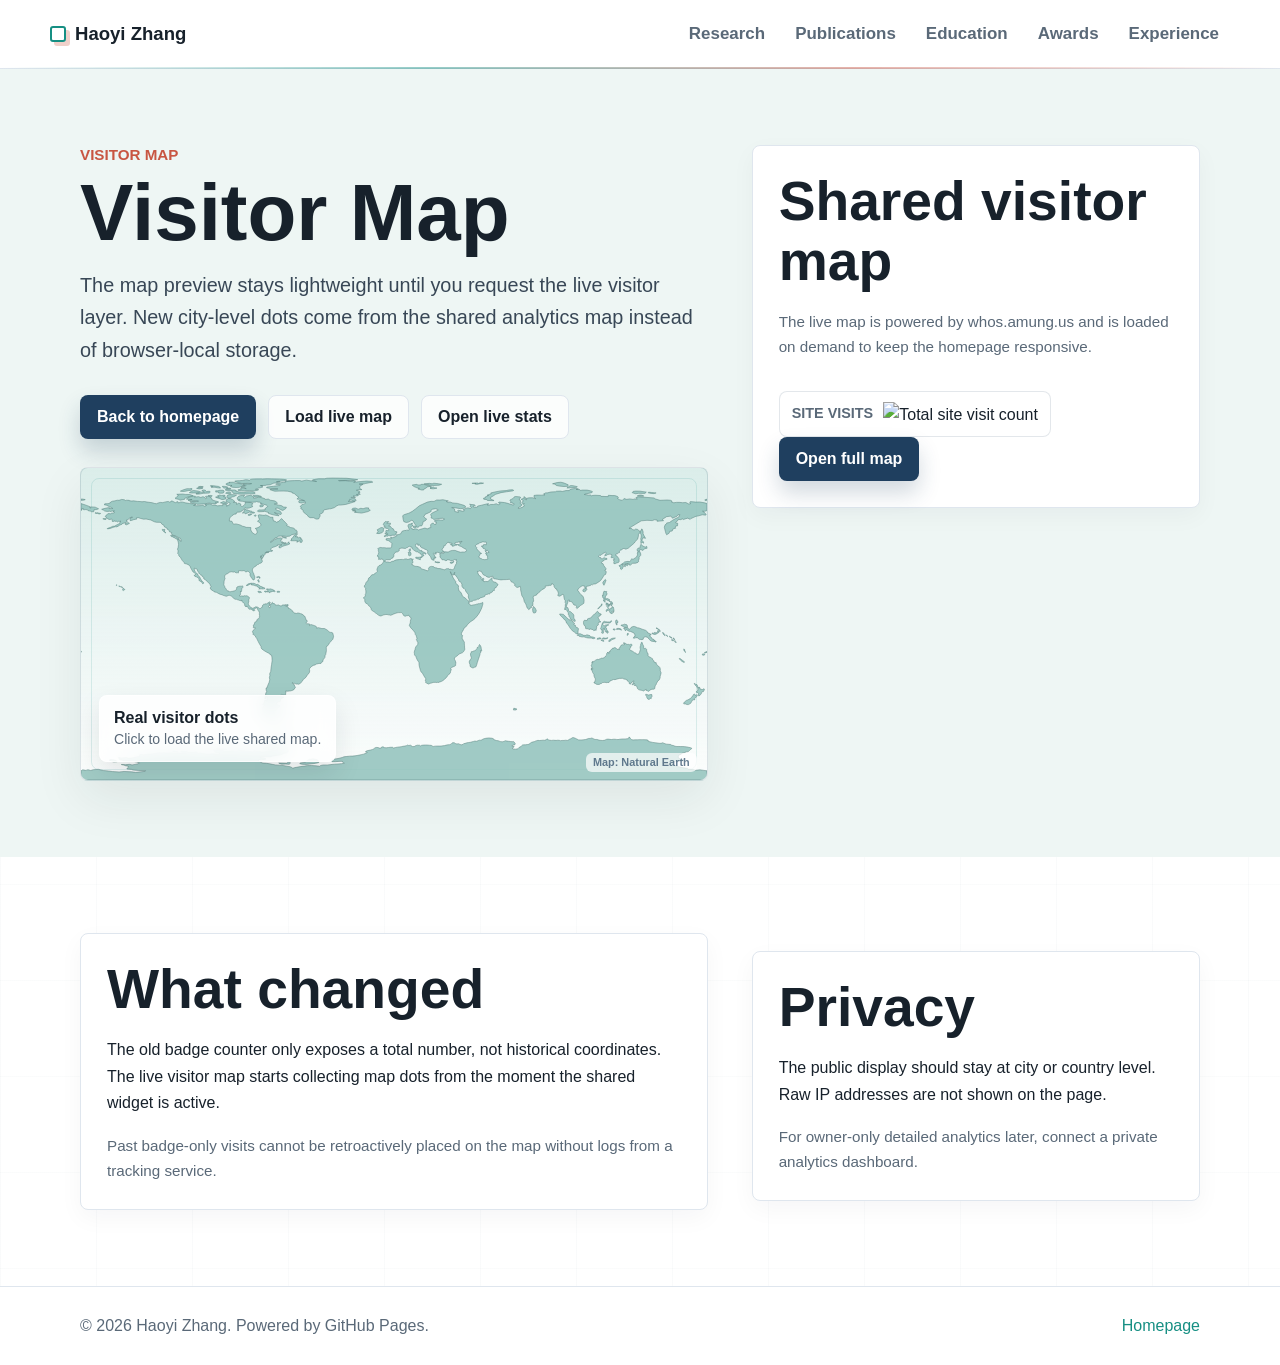
==== commit 3a6e6ea8: "Restore lightweight visitor map UI" ====
--- a/visitors.html
+++ b/visitors.html
@@ -28,26 +28,31 @@
           <p class="eyebrow">Visitor Map</p>
           <h1>Visitor Map</h1>
           <p class="lead">
-            This page uses a real shared visitor-map widget. New visits are recorded by the same external service and
-            shown as city-level dots instead of being stored only in this browser.
+            The map preview stays lightweight until you request the live visitor layer. New city-level dots come from
+            the shared analytics map instead of browser-local storage.
           </p>
           <div class="visitor-actions">
             <a class="button primary" href="index.html">Back to homepage</a>
+            <button class="button secondary" type="button" data-live-map-trigger>Load live map</button>
             <a class="button secondary" href="https://whos.amung.us/stats/zhywhiteio/" target="_blank" rel="noopener noreferrer">Open live stats</a>
           </div>
-          <div class="real-visitor-map visitor-page-map" aria-label="Real visitor locations">
-            <div class="visitor-widget-embed">
-              <script id="_wauzh2">var _wau = _wau || []; _wau.push(["map", "zhywhiteio", "zh2", "700", "350", "natural", "star-red"]);</script>
-              <script async src="https://waust.at/m.js"></script>
+          <div class="live-map-card" data-live-map-card>
+            <div class="world-map-visual visitor-page-map" aria-hidden="true">
+              <img class="world-map-image" src="assets/world-map-real.svg" alt="">
+              <span class="map-credit">Map: Natural Earth</span>
+              <div class="live-map-callout">
+                <strong>Real visitor dots</strong>
+                <span>Click to load the live shared map.</span>
+              </div>
             </div>
+            <div class="real-visitor-map visitor-page-map is-hidden" data-live-map-frame data-widget-id="zh2" data-widget-width="700" data-widget-height="350" aria-label="Real visitor locations"></div>
           </div>
         </div>
 
         <aside class="visitor-panel" aria-labelledby="lookup-title">
           <h2 id="lookup-title">Shared visitor map</h2>
           <p class="privacy-note">
-            The visible map now comes from whos.amung.us, so new visitor locations are recorded in one shared map
-            instead of being local-only.
+            The live map is powered by whos.amung.us and is loaded on demand to keep the homepage responsive.
           </p>
           <div class="visit-counter" aria-label="Public site visit counter">
             <span class="visit-counter-label">Site visits</span>
@@ -63,8 +68,8 @@
         <div class="visitor-panel">
           <h2>What changed</h2>
           <p>
-            The old badge counter only exposed a total number, not historical coordinates. The real visitor map starts
-            collecting map dots from the moment this widget is live.
+            The old badge counter only exposes a total number, not historical coordinates. The live visitor map starts
+            collecting map dots from the moment the shared widget is active.
           </p>
           <p class="privacy-note">
             Past badge-only visits cannot be retroactively placed on the map without logs from a tracking service.
@@ -90,5 +95,6 @@
     </div>
   </footer>
 
+  <script src="assets/live-visitor-map.js" defer></script>
 </body>
 </html>
--- a/style.css
+++ b/style.css
@@ -495,18 +495,12 @@
   pointer-events: none;
 }
 
-.real-map-card {
-  align-items: stretch;
-}
-
-.real-visitor-map {
+.world-map-visual {
   position: relative;
   z-index: 1;
   width: 100%;
-  min-height: 330px;
-  display: grid;
-  place-items: center;
-  overflow: auto;
+  aspect-ratio: 2 / 1;
+  overflow: hidden;
   border: 1px solid rgba(31, 63, 95, 0.14);
   border-radius: 8px;
   background:
@@ -515,12 +509,107 @@
   box-shadow: inset 0 1px 0 rgba(255, 255, 255, 0.72);
 }
 
+.world-map-visual::before {
+  content: "";
+  position: absolute;
+  inset: 10px;
+  border: 1px solid rgba(22, 143, 131, 0.13);
+  border-radius: 8px;
+  pointer-events: none;
+}
+
+.world-map-image {
+  position: absolute;
+  inset: 0;
+  width: 100%;
+  height: 100%;
+  object-fit: cover;
+  opacity: 0.88;
+  filter: saturate(0.78) contrast(0.98);
+}
+
+.map-credit {
+  position: absolute;
+  z-index: 4;
+  right: 10px;
+  bottom: 8px;
+  padding: 3px 7px;
+  border-radius: 6px;
+  color: rgba(31, 63, 95, 0.68);
+  background: rgba(255, 255, 255, 0.7);
+  font-size: 0.68rem;
+  font-weight: 700;
+  line-height: 1.2;
+}
+
+.live-map-card.is-live .world-map-visual {
+  display: none;
+}
+
+.live-map-callout {
+  position: absolute;
+  z-index: 5;
+  left: 18px;
+  bottom: 18px;
+  display: grid;
+  gap: 3px;
+  max-width: min(320px, calc(100% - 36px));
+  padding: 12px 14px;
+  border: 1px solid rgba(255, 255, 255, 0.66);
+  border-radius: 8px;
+  color: var(--ink);
+  background: rgba(255, 255, 255, 0.82);
+  box-shadow: 0 12px 28px rgba(23, 33, 43, 0.1);
+  backdrop-filter: blur(10px);
+}
+
+.live-map-callout strong {
+  font-size: 1rem;
+  line-height: 1.2;
+}
+
+.live-map-callout span {
+  color: var(--muted);
+  font-size: 0.88rem;
+  line-height: 1.35;
+}
+
+.real-visitor-map {
+  position: relative;
+  z-index: 1;
+  width: 100%;
+  min-height: 330px;
+  display: grid;
+  place-items: center;
+  overflow: auto;
+  border: 1px solid rgba(31, 63, 95, 0.14);
+  border-radius: 8px;
+  background:
+    linear-gradient(180deg, rgba(203, 230, 225, 0.5), rgba(255, 255, 255, 0.82)),
+    #eaf4f2;
+  box-shadow: inset 0 1px 0 rgba(255, 255, 255, 0.72);
+}
+
+.real-visitor-map.is-hidden {
+  display: none;
+}
+
 .visitor-widget-embed {
   width: 100%;
+  min-width: min(620px, 100%);
+  min-height: 310px;
+  display: grid;
+  place-items: center;
+}
+
+.visitor-live-frame {
+  display: block;
+  width: 100%;
   min-width: 620px;
-  min-height: 310px;
-  display: grid;
-  place-items: center;
+  max-width: 100%;
+  min-height: 330px;
+  border: 0;
+  background: transparent;
 }
 
 .visitor-widget-embed iframe,
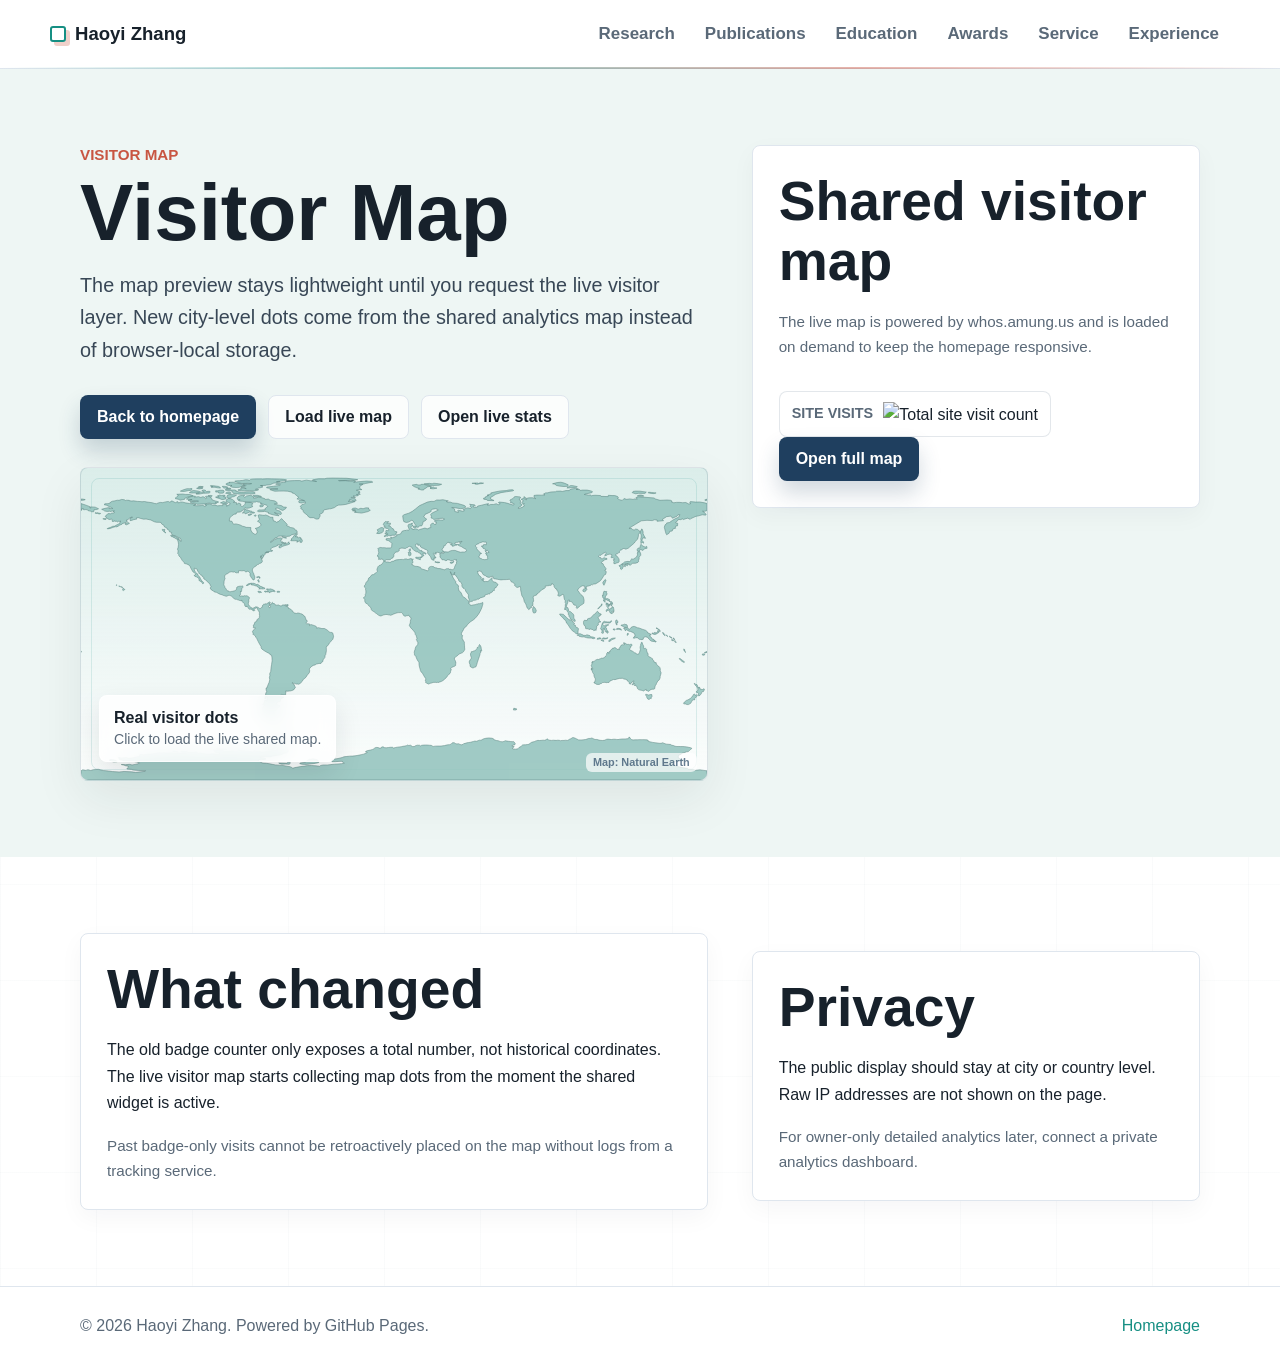
==== commit eae7dfef: "Add academic review service" ====
--- a/visitors.html
+++ b/visitors.html
@@ -16,6 +16,7 @@
         <a href="index.html#publications">Publications</a>
         <a href="index.html#education">Education</a>
         <a href="index.html#awards">Awards</a>
+        <a href="index.html#service">Service</a>
         <a href="index.html#experience">Experience</a>
       </div>
     </nav>
--- a/style.css
+++ b/style.css
@@ -859,11 +859,23 @@
   font-size: 0.94rem;
 }
 
+#service .timeline-date {
+  font-size: 0.94rem;
+}
+
 #experience .timeline-item h3 {
   font-size: 1.38rem;
 }
 
+#service .timeline-item h3 {
+  font-size: 1.38rem;
+}
+
 #experience .timeline-item p {
+  font-size: 1.1rem;
+}
+
+#service .timeline-item p {
   font-size: 1.1rem;
 }
 
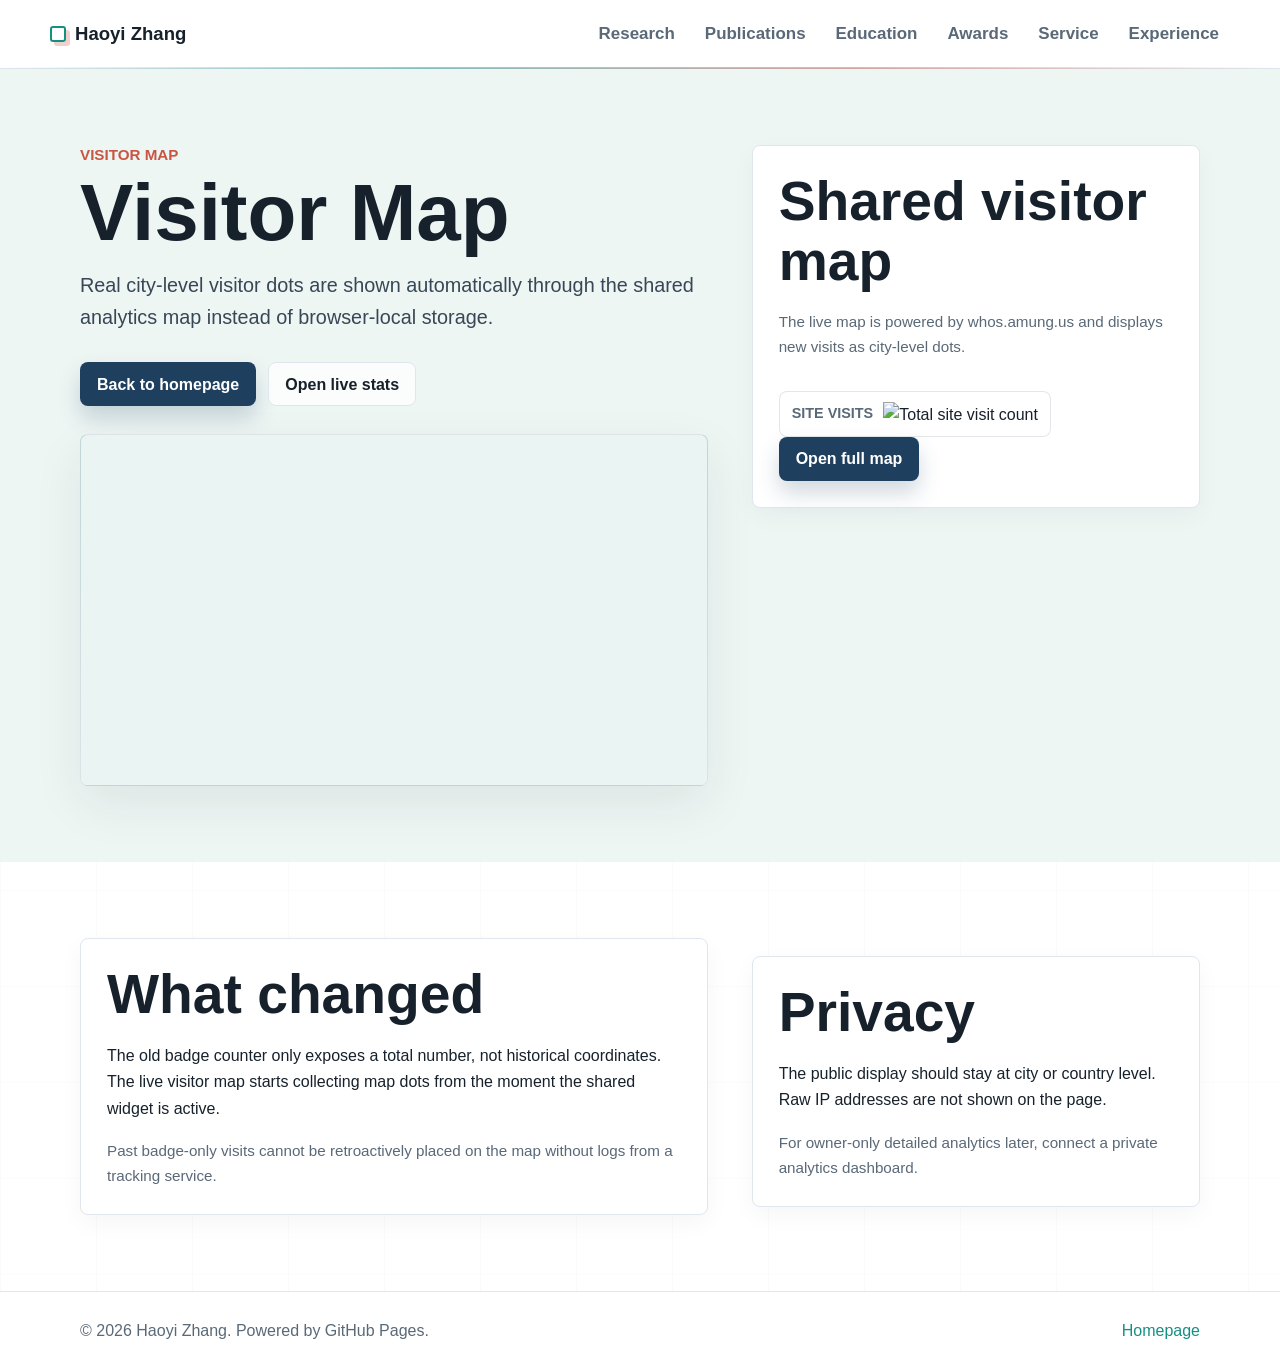
==== commit d86c5c5e: "Auto-load live visitor map" ====
--- a/visitors.html
+++ b/visitors.html
@@ -29,12 +29,11 @@
           <p class="eyebrow">Visitor Map</p>
           <h1>Visitor Map</h1>
           <p class="lead">
-            The map preview stays lightweight until you request the live visitor layer. New city-level dots come from
-            the shared analytics map instead of browser-local storage.
+            Real city-level visitor dots are shown automatically through the shared analytics map instead of
+            browser-local storage.
           </p>
           <div class="visitor-actions">
             <a class="button primary" href="index.html">Back to homepage</a>
-            <button class="button secondary" type="button" data-live-map-trigger>Load live map</button>
             <a class="button secondary" href="https://whos.amung.us/stats/zhywhiteio/" target="_blank" rel="noopener noreferrer">Open live stats</a>
           </div>
           <div class="live-map-card" data-live-map-card>
@@ -42,18 +41,20 @@
               <img class="world-map-image" src="assets/world-map-real.svg" alt="">
               <span class="map-credit">Map: Natural Earth</span>
               <div class="live-map-callout">
-                <strong>Real visitor dots</strong>
-                <span>Click to load the live shared map.</span>
+                <strong>Live visitor map</strong>
+                <span>Real city-level dots load from the shared visitor map.</span>
               </div>
             </div>
-            <div class="real-visitor-map visitor-page-map is-hidden" data-live-map-frame data-widget-id="zh2" data-widget-width="700" data-widget-height="350" aria-label="Real visitor locations"></div>
+            <div class="real-visitor-map visitor-page-map" data-live-map-frame data-widget-id="zh2" data-widget-width="700" data-widget-height="350" aria-label="Real visitor locations">
+              <span class="map-loading">Loading live visitor map...</span>
+            </div>
           </div>
         </div>
 
         <aside class="visitor-panel" aria-labelledby="lookup-title">
           <h2 id="lookup-title">Shared visitor map</h2>
           <p class="privacy-note">
-            The live map is powered by whos.amung.us and is loaded on demand to keep the homepage responsive.
+            The live map is powered by whos.amung.us and displays new visits as city-level dots.
           </p>
           <div class="visit-counter" aria-label="Public site visit counter">
             <span class="visit-counter-label">Site visits</span>
--- a/style.css
+++ b/style.css
@@ -594,6 +594,12 @@
   display: none;
 }
 
+.map-loading {
+  color: var(--muted);
+  font-size: 0.96rem;
+  font-weight: 800;
+}
+
 .visitor-widget-embed {
   width: 100%;
   min-width: min(620px, 100%);
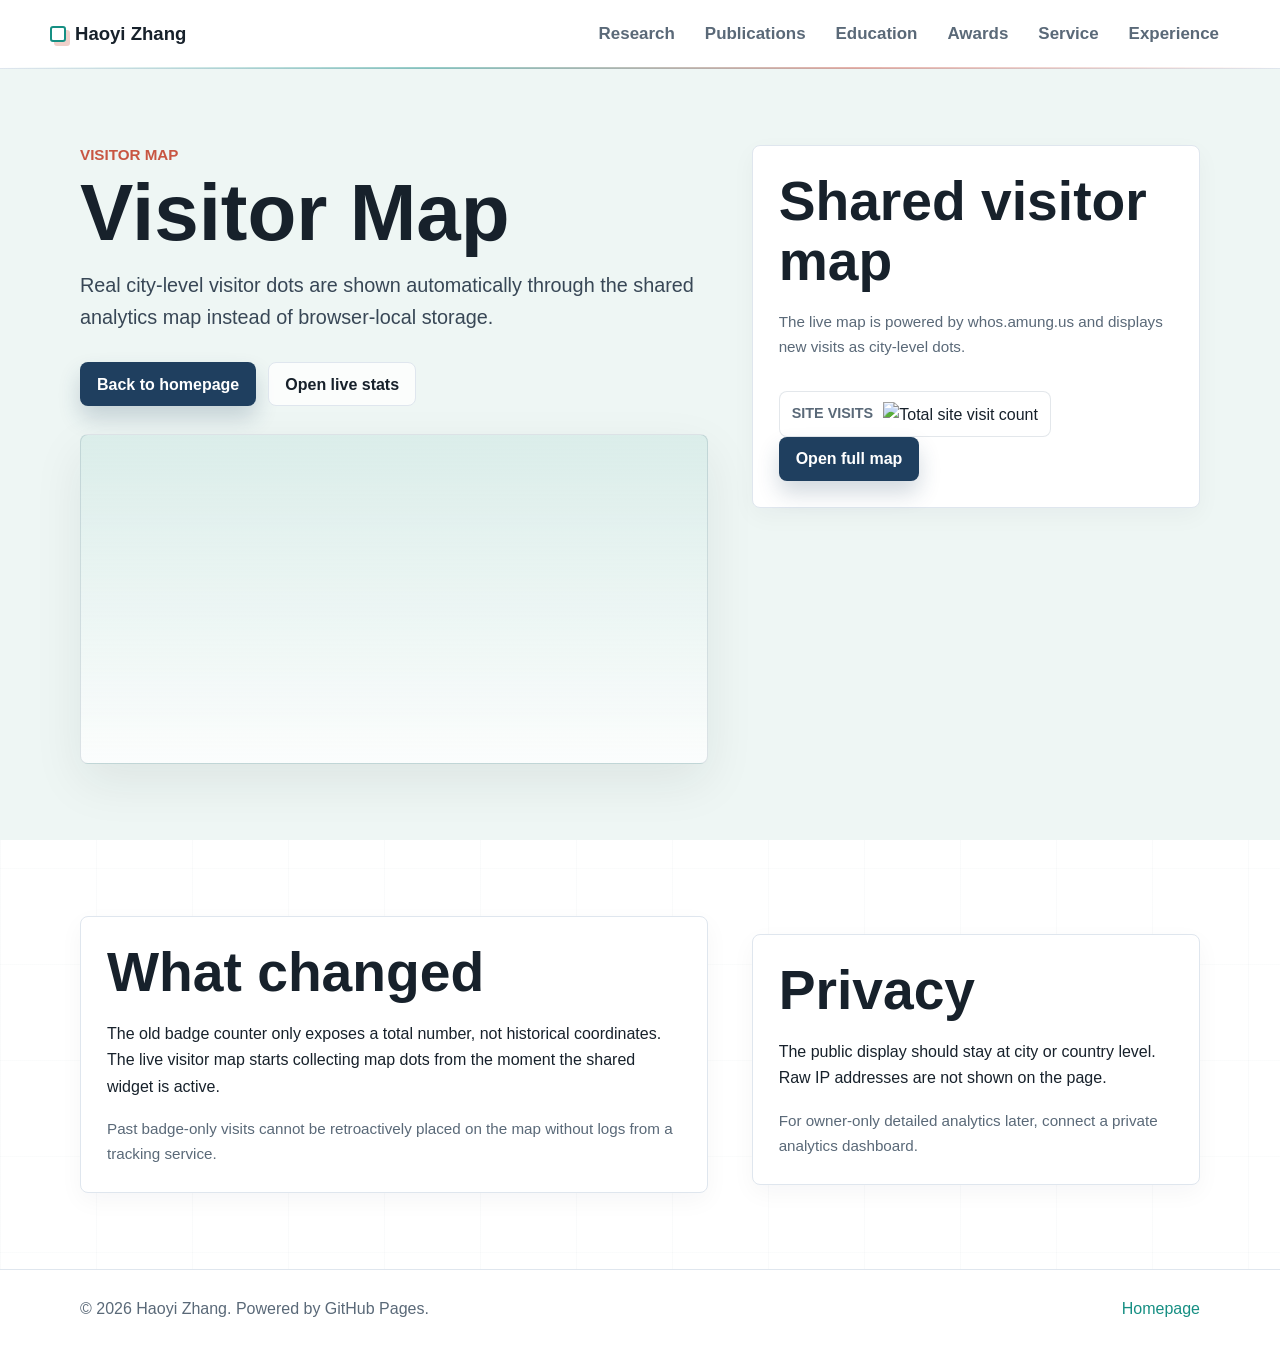
==== commit 0cee1119: "Use official visitor map embed" ====
--- a/visitors.html
+++ b/visitors.html
@@ -36,17 +36,10 @@
             <a class="button primary" href="index.html">Back to homepage</a>
             <a class="button secondary" href="https://whos.amung.us/stats/zhywhiteio/" target="_blank" rel="noopener noreferrer">Open live stats</a>
           </div>
-          <div class="live-map-card" data-live-map-card>
-            <div class="world-map-visual visitor-page-map" aria-hidden="true">
-              <img class="world-map-image" src="assets/world-map-real.svg" alt="">
-              <span class="map-credit">Map: Natural Earth</span>
-              <div class="live-map-callout">
-                <strong>Live visitor map</strong>
-                <span>Real city-level dots load from the shared visitor map.</span>
-              </div>
-            </div>
-            <div class="real-visitor-map visitor-page-map" data-live-map-frame data-widget-id="zh2" data-widget-width="700" data-widget-height="350" aria-label="Real visitor locations">
-              <span class="map-loading">Loading live visitor map...</span>
+          <div class="real-visitor-map visitor-page-map" aria-label="Real visitor locations">
+            <div class="visitor-widget-embed">
+              <script id="_wauzh2">var _wau = _wau || []; _wau.push(["map", "zhywhiteio", "zh2", "700", "350", "natural", "star-red"]);</script>
+              <script async src="https://waust.at/m.js"></script>
             </div>
           </div>
         </div>
@@ -97,6 +90,5 @@
     </div>
   </footer>
 
-  <script src="assets/live-visitor-map.js" defer></script>
 </body>
 </html>
--- a/style.css
+++ b/style.css
@@ -542,38 +542,6 @@
   line-height: 1.2;
 }
 
-.live-map-card.is-live .world-map-visual {
-  display: none;
-}
-
-.live-map-callout {
-  position: absolute;
-  z-index: 5;
-  left: 18px;
-  bottom: 18px;
-  display: grid;
-  gap: 3px;
-  max-width: min(320px, calc(100% - 36px));
-  padding: 12px 14px;
-  border: 1px solid rgba(255, 255, 255, 0.66);
-  border-radius: 8px;
-  color: var(--ink);
-  background: rgba(255, 255, 255, 0.82);
-  box-shadow: 0 12px 28px rgba(23, 33, 43, 0.1);
-  backdrop-filter: blur(10px);
-}
-
-.live-map-callout strong {
-  font-size: 1rem;
-  line-height: 1.2;
-}
-
-.live-map-callout span {
-  color: var(--muted);
-  font-size: 0.88rem;
-  line-height: 1.35;
-}
-
 .real-visitor-map {
   position: relative;
   z-index: 1;
@@ -590,32 +558,12 @@
   box-shadow: inset 0 1px 0 rgba(255, 255, 255, 0.72);
 }
 
-.real-visitor-map.is-hidden {
-  display: none;
-}
-
-.map-loading {
-  color: var(--muted);
-  font-size: 0.96rem;
-  font-weight: 800;
-}
-
 .visitor-widget-embed {
   width: 100%;
   min-width: min(620px, 100%);
   min-height: 310px;
   display: grid;
   place-items: center;
-}
-
-.visitor-live-frame {
-  display: block;
-  width: 100%;
-  min-width: 620px;
-  max-width: 100%;
-  min-height: 330px;
-  border: 0;
-  background: transparent;
 }
 
 .visitor-widget-embed iframe,
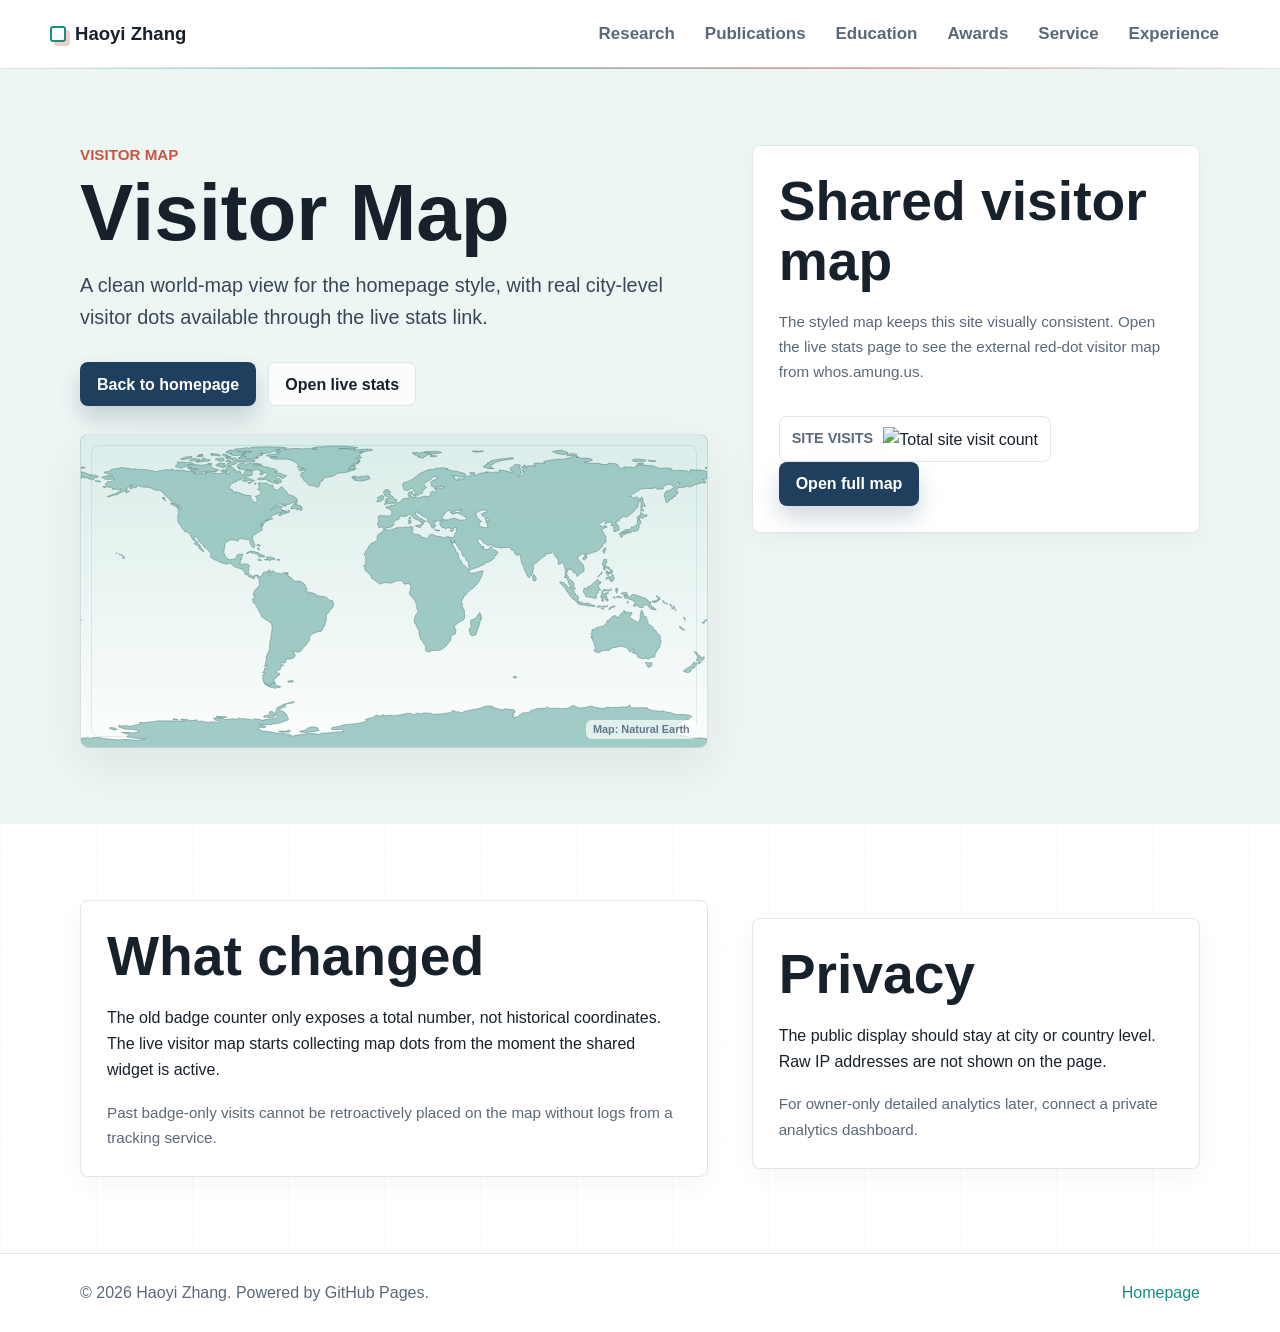
==== commit 562ef05d: "Restore styled visitor map" ====
--- a/visitors.html
+++ b/visitors.html
@@ -29,25 +29,24 @@
           <p class="eyebrow">Visitor Map</p>
           <h1>Visitor Map</h1>
           <p class="lead">
-            Real city-level visitor dots are shown automatically through the shared analytics map instead of
-            browser-local storage.
+            A clean world-map view for the homepage style, with real city-level visitor dots available through the
+            live stats link.
           </p>
           <div class="visitor-actions">
             <a class="button primary" href="index.html">Back to homepage</a>
             <a class="button secondary" href="https://whos.amung.us/stats/zhywhiteio/" target="_blank" rel="noopener noreferrer">Open live stats</a>
           </div>
-          <div class="real-visitor-map visitor-page-map" aria-label="Real visitor locations">
-            <div class="visitor-widget-embed">
-              <script id="_wauzh2">var _wau = _wau || []; _wau.push(["map", "zhywhiteio", "zh2", "700", "350", "natural", "star-red"]);</script>
-              <script async src="https://waust.at/m.js"></script>
-            </div>
+          <div class="world-map-visual visitor-page-map" aria-hidden="true">
+            <img class="world-map-image" src="assets/world-map-real.svg" alt="">
+            <span class="map-credit">Map: Natural Earth</span>
           </div>
         </div>
 
         <aside class="visitor-panel" aria-labelledby="lookup-title">
           <h2 id="lookup-title">Shared visitor map</h2>
           <p class="privacy-note">
-            The live map is powered by whos.amung.us and displays new visits as city-level dots.
+            The styled map keeps this site visually consistent. Open the live stats page to see the external red-dot
+            visitor map from whos.amung.us.
           </p>
           <div class="visit-counter" aria-label="Public site visit counter">
             <span class="visit-counter-label">Site visits</span>
--- a/style.css
+++ b/style.css
@@ -542,37 +542,6 @@
   line-height: 1.2;
 }
 
-.real-visitor-map {
-  position: relative;
-  z-index: 1;
-  width: 100%;
-  min-height: 330px;
-  display: grid;
-  place-items: center;
-  overflow: auto;
-  border: 1px solid rgba(31, 63, 95, 0.14);
-  border-radius: 8px;
-  background:
-    linear-gradient(180deg, rgba(203, 230, 225, 0.5), rgba(255, 255, 255, 0.82)),
-    #eaf4f2;
-  box-shadow: inset 0 1px 0 rgba(255, 255, 255, 0.72);
-}
-
-.visitor-widget-embed {
-  width: 100%;
-  min-width: min(620px, 100%);
-  min-height: 310px;
-  display: grid;
-  place-items: center;
-}
-
-.visitor-widget-embed iframe,
-.visitor-widget-embed img,
-.visitor-widget-embed object {
-  max-width: 100%;
-  border: 0;
-}
-
 .visitor-stats-link {
   display: inline-flex;
   width: fit-content;
